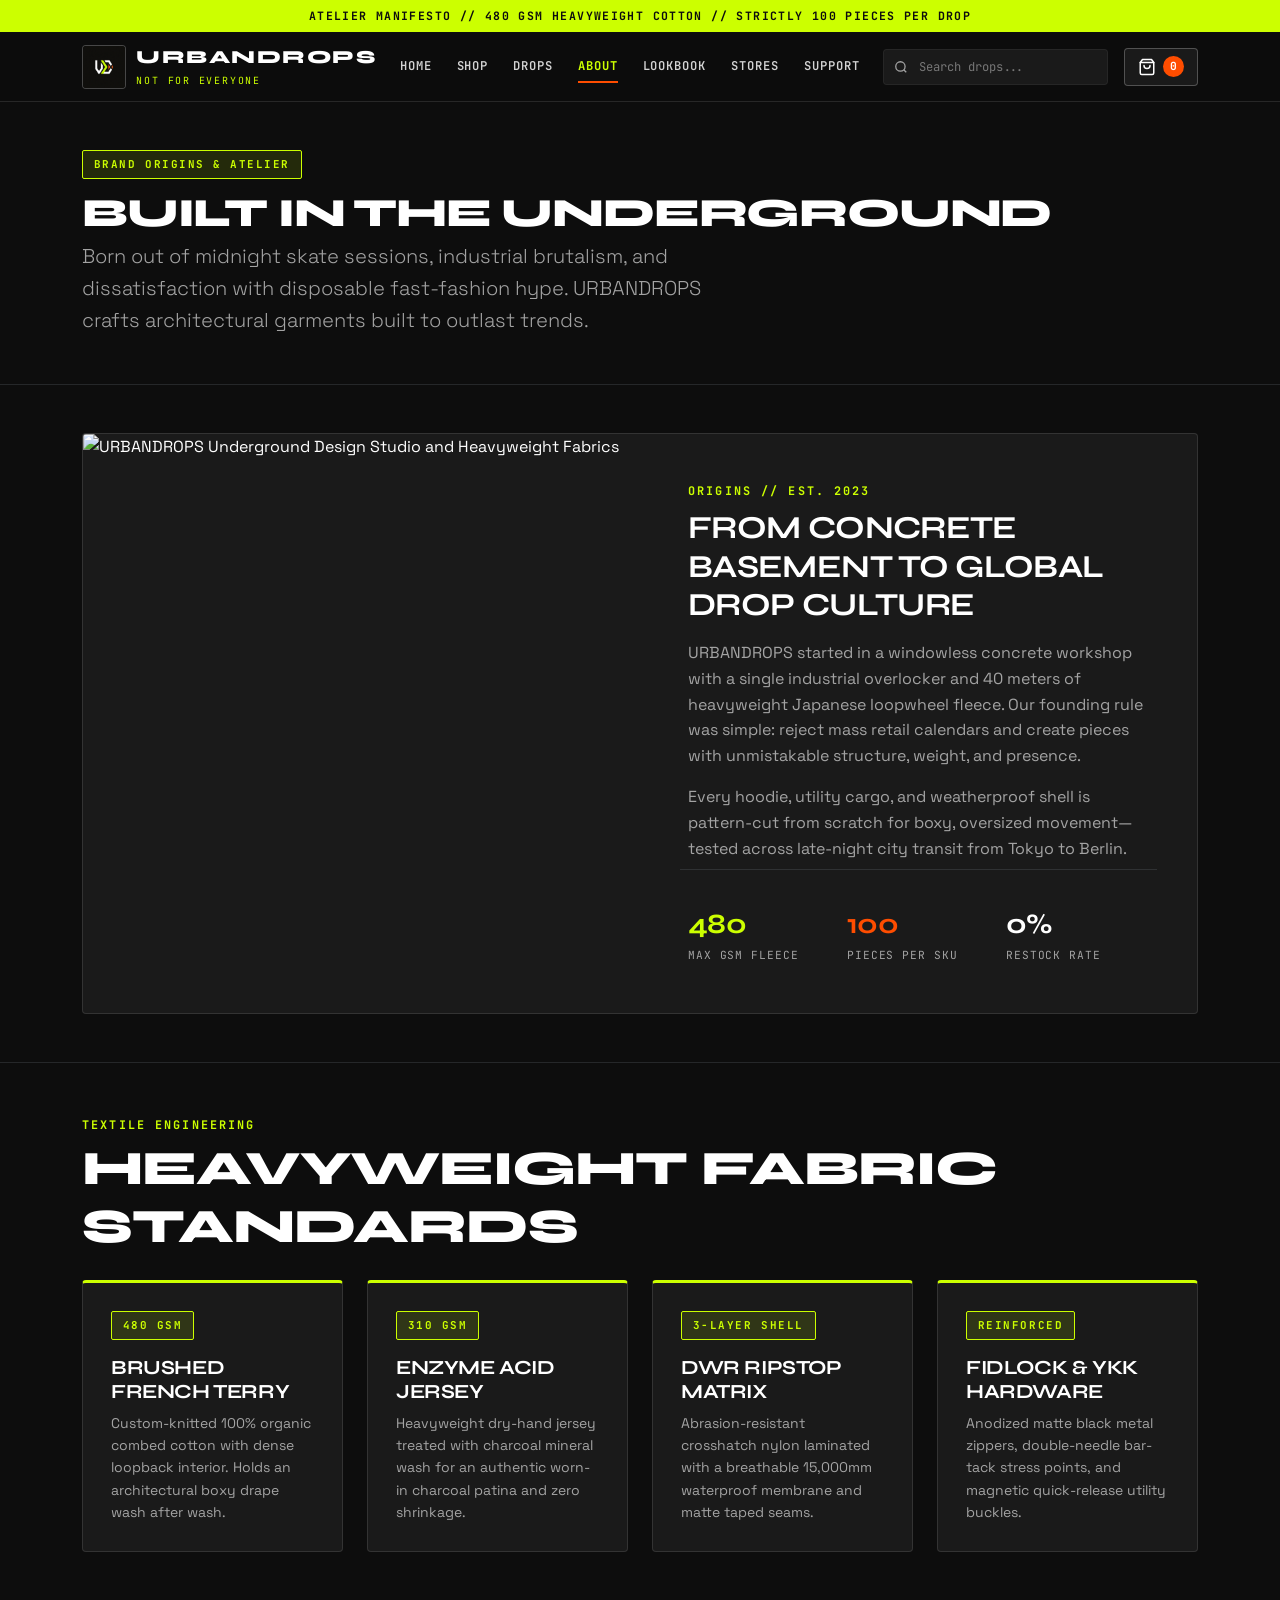
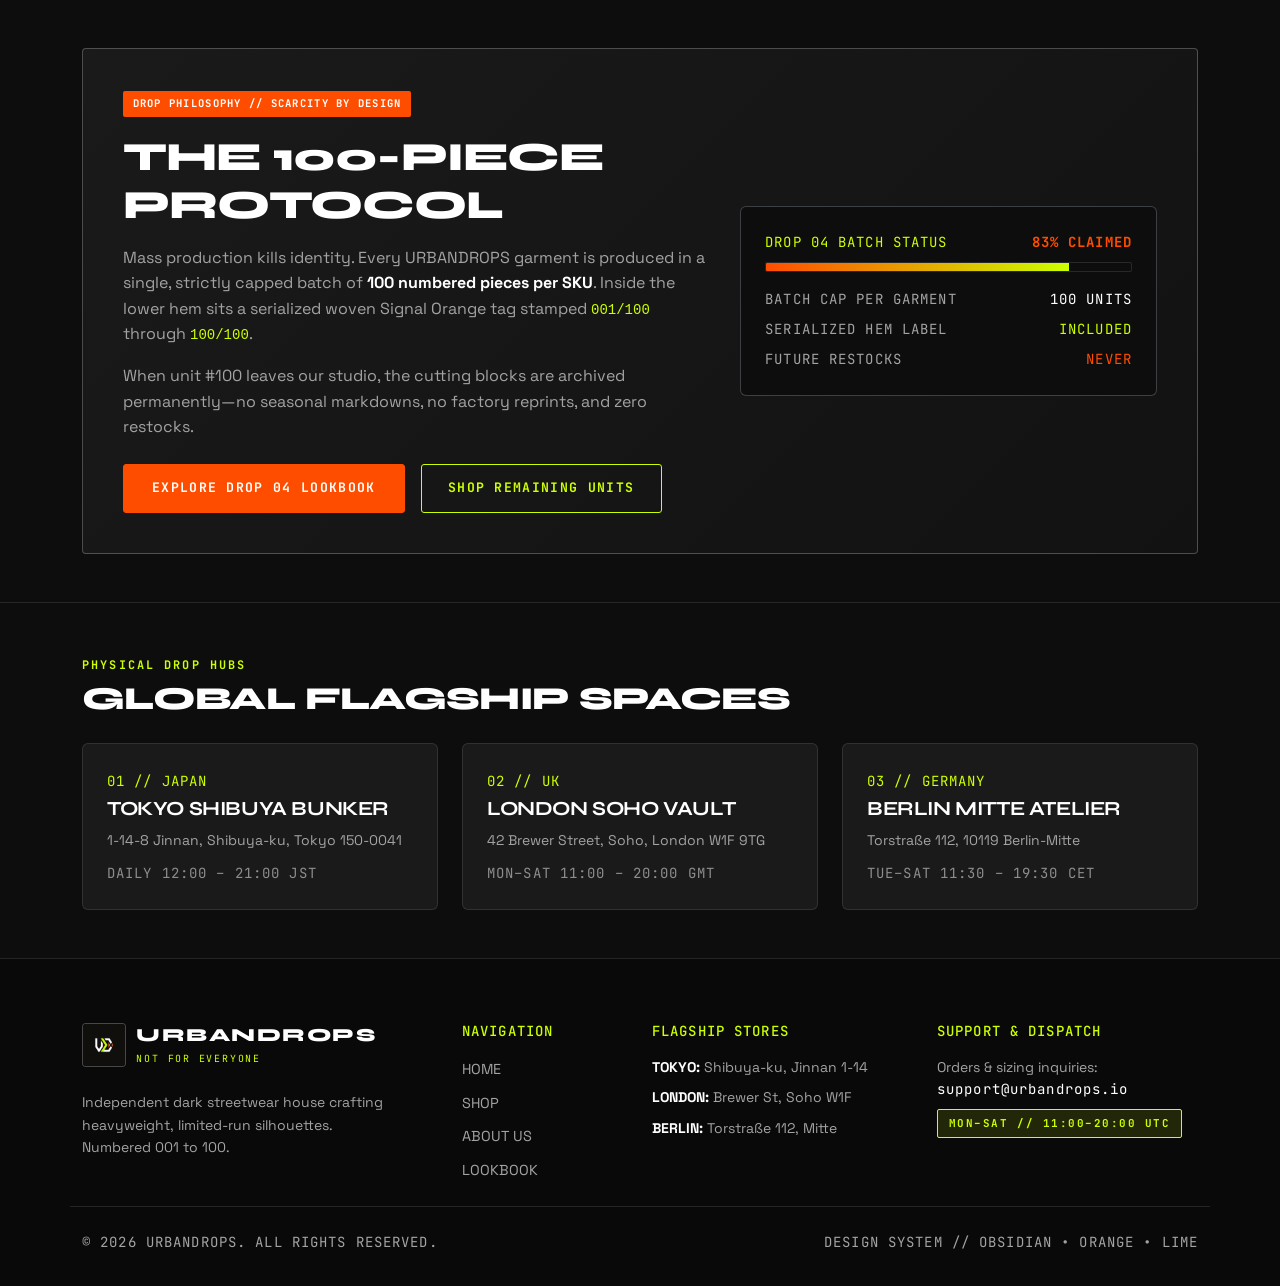
==== pages/about.html @ 20c1b4dc "Updated active navbar link highlighting and polished mobile grid responsiveness across Home and Abou" ====
<!DOCTYPE html>
<html lang="en">
<head>
  <meta charset="UTF-8">
  <meta name="viewport" content="width=device-width, initial-scale=1.0">
  <title>ABOUT US // URBANDROPS — NOT FOR EVERYONE</title>
  <link rel="preconnect" href="https://fonts.googleapis.com">
  <link rel="preconnect" href="https://fonts.gstatic.com" crossorigin>
  <link href="https://fonts.googleapis.com/css2?family=Inter:wght@400;500;600&family=JetBrains+Mono:wght@400;600;700&family=Space+Grotesk:wght@500;600;700&family=Syne:wght@700;800&display=swap" rel="stylesheet">
  <link href="https://cdn.jsdelivr.net/npm/bootstrap@5.3.3/dist/css/bootstrap.min.css" rel="stylesheet" integrity="sha384-QWTKZyjpPEjISv5WaRU9OFeRpok6YctnYmDr5pNlyT2bRjXh0JMhjY6hW+ALEwIH" crossorigin="anonymous">
  <link rel="stylesheet" href="../css/style.css">
</head>
<body>

  <!-- Top Drop Ticker -->
  <div class="ud-ticker text-center">
    <div class="container">
      ATELIER MANIFESTO // 480 GSM HEAVYWEIGHT COTTON // STRICTLY 100 PIECES PER DROP
    </div>
  </div>

  <!-- Shared Sticky Dark Navbar -->
  <nav class="navbar navbar-expand-lg sticky-top ud-navbar" aria-label="Primary Navigation">
    <div class="container">
      <a class="ud-brand" href="../index.html">
        <img src="../images/Logo.png" alt="URBANDROPS Logo" class="ud-brand-logo">
        <div>
          <span class="ud-brand-name">URBANDROPS</span>
          <span class="ud-brand-sub">NOT FOR EVERYONE</span>
        </div>
      </a>

      <div class="d-flex align-items-center gap-2 order-lg-3">
        <!-- Cart Icon + Dynamic Badge -->
        <button type="button" class="ud-cart-btn" data-open-cart aria-label="Open shopping bag">
          <svg width="18" height="18" viewBox="0 0 24 24" fill="none" stroke="currentColor" stroke-width="2" stroke-linecap="round" stroke-linejoin="round" aria-hidden="true">
            <path d="M6 2L3 6v14a2 2 0 0 0 2 2h14a2 2 0 0 0 2-2V6l-3-4z"></path>
            <line x1="3" y1="6" x2="21" y2="6"></line>
            <path d="M16 10a4 4 0 0 1-8 0"></path>
          </svg>
          <span class="ud-cart-badge" id="cart-badge" data-cart-badge>0</span>
        </button>

        <!-- Mobile Hamburger Menu (☰) -->
        <button class="navbar-toggler ud-toggler" type="button" data-bs-toggle="collapse" data-bs-target="#udNavbarCollapse" aria-controls="udNavbarCollapse" aria-expanded="false" aria-label="Toggle navigation">
          <span class="ud-hamburger-icon" aria-hidden="true">☰</span>
        </button>
      </div>

      <div class="collapse navbar-collapse order-lg-2" id="udNavbarCollapse">
        <ul class="navbar-nav mx-auto mb-2 mb-lg-0 gap-lg-1">
          <li class="nav-item">
            <a class="nav-link ud-nav-link" href="../index.html">HOME</a>
          </li>
          <li class="nav-item">
            <a class="nav-link ud-nav-link" href="../index.html#trending-section">SHOP</a>
          </li>
          <li class="nav-item">
            <a class="nav-link ud-nav-link" href="about.html#drop-philosophy">DROPS</a>
          </li>
          <li class="nav-item">
            <a class="nav-link ud-nav-link active" aria-current="page" href="about.html">ABOUT</a>
          </li>
          <li class="nav-item">
            <a class="nav-link ud-nav-link" href="lookbook.html">LOOKBOOK</a>
          </li>
          <li class="nav-item">
            <a class="nav-link ud-nav-link" href="about.html#stores">STORES</a>
          </li>
          <li class="nav-item">
            <a class="nav-link ud-nav-link" href="#footer-support">SUPPORT</a>
          </li>
        </ul>

        <!-- Search Input -->
        <form class="ud-search-wrap me-lg-3" id="navbarSearchForm" role="search">
          <span class="ud-search-icon" aria-hidden="true">
            <svg width="14" height="14" viewBox="0 0 24 24" fill="none" stroke="currentColor" stroke-width="2.2">
              <circle cx="11" cy="11" r="8"></circle>
              <line x1="21" y1="21" x2="16.65" y2="16.65"></line>
            </svg>
          </span>
          <input class="form-control ud-search-input" type="search" id="navbarSearchInput" placeholder="Search drops..." aria-label="Search drops" autocomplete="off">
          <div class="ud-search-results" id="navbarSearchResults"></div>
        </form>
      </div>
    </div>
  </nav>

  <main>
    <!-- Page Header -->
    <section class="py-5 border-bottom border-secondary border-opacity-25">
      <div class="container">
        <span class="ud-tag-lime mb-3">BRAND ORIGINS &amp; ATELIER</span>
        <h1 class="ud-hero-title fs-1 mb-2" style="font-size: clamp(2.3rem, 5vw, 4rem);">BUILT IN THE UNDERGROUND</h1>
        <p class="lead text-ud-muted mb-0" style="max-width: 680px;">
          Born out of midnight skate sessions, industrial brutalism, and dissatisfaction with disposable fast-fashion hype. URBANDROPS crafts architectural garments built to outlast trends.
        </p>
      </div>
    </section>

    <!-- Split-Panel Brand Origins Layout -->
    <section class="py-5" id="brand-origins">
      <div class="container">
        <div class="ud-split-panel">
          <div class="row g-0 align-items-stretch">
            <div class="col-lg-6">
              <div class="ud-split-media">
                <img src="../images/about-studio.jpg" alt="URBANDROPS Underground Design Studio and Heavyweight Fabrics">
              </div>
            </div>
            <div class="col-lg-6 p-4 p-md-5 d-flex flex-column justify-content-center">
              <span class="ud-section-eyebrow mb-2">ORIGINS // EST. 2023</span>
              <h2 class="font-display fs-2 fw-bold text-uppercase mb-3">FROM CONCRETE BASEMENT TO GLOBAL DROP CULTURE</h2>
              <p class="text-ud-muted mb-3">
                URBANDROPS started in a windowless concrete workshop with a single industrial overlocker and 40 meters of heavyweight Japanese loopwheel fleece. Our founding rule was simple: reject mass retail calendars and create pieces with unmistakable structure, weight, and presence.
              </p>
              <p class="text-ud-muted mb-4">
                Every hoodie, utility cargo, and weatherproof shell is pattern-cut from scratch for boxy, oversized movement—tested across late-night city transit from Tokyo to Berlin.
              </p>

              <div class="row g-3 pt-3 border-top border-secondary border-opacity-25">
                <div class="col-4">
                  <div class="font-display fs-3 fw-bold text-lime">480</div>
                  <div class="font-mono-tech text-ud-muted" style="font-size:0.7rem;">MAX GSM FLEECE</div>
                </div>
                <div class="col-4">
                  <div class="font-display fs-3 fw-bold text-orange">100</div>
                  <div class="font-mono-tech text-ud-muted" style="font-size:0.7rem;">PIECES PER SKU</div>
                </div>
                <div class="col-4">
                  <div class="font-display fs-3 fw-bold text-white">0%</div>
                  <div class="font-mono-tech text-ud-muted" style="font-size:0.7rem;">RESTOCK RATE</div>
                </div>
              </div>
            </div>
          </div>
        </div>
      </div>
    </section>

    <!-- Heavyweight Fabric Quality Cards -->
    <section class="py-5 border-top border-secondary border-opacity-25">
      <div class="container">
        <div class="mb-4">
          <span class="ud-section-eyebrow">TEXTILE ENGINEERING</span>
          <h2 class="ud-section-title mt-1 mb-0">HEAVYWEIGHT FABRIC STANDARDS</h2>
        </div>

        <div class="row row-cols-1 row-cols-md-2 row-cols-lg-4 g-4">
          <div class="col">
            <article class="ud-fabric-card">
              <span class="ud-tag-lime mb-3">480 GSM</span>
              <h3 class="font-display fs-5 fw-bold text-uppercase mb-2">BRUSHED FRENCH TERRY</h3>
              <p class="text-ud-muted small mb-0">
                Custom-knitted 100% organic combed cotton with dense loopback interior. Holds an architectural boxy drape wash after wash.
              </p>
            </article>
          </div>

          <div class="col">
            <article class="ud-fabric-card">
              <span class="ud-tag-lime mb-3">310 GSM</span>
              <h3 class="font-display fs-5 fw-bold text-uppercase mb-2">ENZYME ACID JERSEY</h3>
              <p class="text-ud-muted small mb-0">
                Heavyweight dry-hand jersey treated with charcoal mineral wash for an authentic worn-in charcoal patina and zero shrinkage.
              </p>
            </article>
          </div>

          <div class="col">
            <article class="ud-fabric-card">
              <span class="ud-tag-lime mb-3">3-LAYER SHELL</span>
              <h3 class="font-display fs-5 fw-bold text-uppercase mb-2">DWR RIPSTOP MATRIX</h3>
              <p class="text-ud-muted small mb-0">
                Abrasion-resistant crosshatch nylon laminated with a breathable 15,000mm waterproof membrane and matte taped seams.
              </p>
            </article>
          </div>

          <div class="col">
            <article class="ud-fabric-card">
              <span class="ud-tag-lime mb-3">REINFORCED</span>
              <h3 class="font-display fs-5 fw-bold text-uppercase mb-2">FIDLOCK &amp; YKK HARDWARE</h3>
              <p class="text-ud-muted small mb-0">
                Anodized matte black metal zippers, double-needle bar-tack stress points, and magnetic quick-release utility buckles.
              </p>
            </article>
          </div>
        </div>
      </div>
    </section>

    <!-- Limited 100-Piece Drop Philosophy -->
    <section class="py-5" id="drop-philosophy">
      <div class="container">
        <div class="ud-drop-counter-box">
          <div class="row align-items-center g-4">
            <div class="col-lg-7">
              <span class="ud-tag-orange mb-3">DROP PHILOSOPHY // SCARCITY BY DESIGN</span>
              <h2 class="ud-section-title fs-1 mb-3">THE 100-PIECE PROTOCOL</h2>
              <p class="text-ud-muted mb-3">
                Mass production kills identity. Every URBANDROPS garment is produced in a single, strictly capped batch of <strong class="text-white">100 numbered pieces per SKU</strong>. Inside the lower hem sits a serialized woven Signal Orange tag stamped <code class="text-lime">001/100</code> through <code class="text-lime">100/100</code>.
              </p>
              <p class="text-ud-muted mb-4">
                When unit #100 leaves our studio, the cutting blocks are archived permanently—no seasonal markdowns, no factory reprints, and zero restocks.
              </p>
              <div class="d-flex flex-wrap gap-3">
                <a href="lookbook.html" class="btn btn-ud-orange">EXPLORE DROP 04 LOOKBOOK</a>
                <a href="../index.html#trending-section" class="btn btn-ud-outline-lime">SHOP REMAINING UNITS</a>
              </div>
            </div>

            <div class="col-lg-5">
              <div class="bg-obsidian border border-secondary border-opacity-50 rounded p-4">
                <div class="d-flex justify-content-between align-items-center mb-2">
                  <span class="font-mono-tech small text-lime">DROP 04 BATCH STATUS</span>
                  <span class="font-mono-tech small text-orange fw-bold">83% CLAIMED</span>
                </div>
                <div class="ud-progress-dark mb-3">
                  <div class="ud-progress-fill" style="width: 83%;"></div>
                </div>
                <ul class="list-unstyled font-mono-tech small d-grid gap-2 mb-0 text-ud-muted">
                  <li class="d-flex justify-content-between">
                    <span>BATCH CAP PER GARMENT</span>
                    <span class="text-white">100 UNITS</span>
                  </li>
                  <li class="d-flex justify-content-between">
                    <span>SERIALIZED HEM LABEL</span>
                    <span class="text-lime">INCLUDED</span>
                  </li>
                  <li class="d-flex justify-content-between">
                    <span>FUTURE RESTOCKS</span>
                    <span class="text-orange">NEVER</span>
                  </li>
                </ul>
              </div>
            </div>
          </div>
        </div>
      </div>
    </section>

    <!-- Flagship Stores / Drop Hubs -->
    <section class="py-5 border-top border-secondary border-opacity-25" id="stores">
      <div class="container">
        <div class="mb-4">
          <span class="ud-section-eyebrow">PHYSICAL DROP HUBS</span>
          <h2 class="ud-section-title fs-2 mt-1 mb-0">GLOBAL FLAGSHIP SPACES</h2>
        </div>
        <div class="row g-4">
          <div class="col-md-4">
            <div class="bg-charcoal border border-secondary border-opacity-25 rounded p-4 h-100">
              <span class="font-mono-tech text-lime small">01 // JAPAN</span>
              <h3 class="font-display fs-5 fw-bold mt-1">TOKYO SHIBUYA BUNKER</h3>
              <p class="text-ud-muted small mb-2">1-14-8 Jinnan, Shibuya-ku, Tokyo 150-0041</p>
              <span class="font-mono-tech small text-white-50">DAILY 12:00 – 21:00 JST</span>
            </div>
          </div>
          <div class="col-md-4">
            <div class="bg-charcoal border border-secondary border-opacity-25 rounded p-4 h-100">
              <span class="font-mono-tech text-lime small">02 // UK</span>
              <h3 class="font-display fs-5 fw-bold mt-1">LONDON SOHO VAULT</h3>
              <p class="text-ud-muted small mb-2">42 Brewer Street, Soho, London W1F 9TG</p>
              <span class="font-mono-tech small text-white-50">MON–SAT 11:00 – 20:00 GMT</span>
            </div>
          </div>
          <div class="col-md-4">
            <div class="bg-charcoal border border-secondary border-opacity-25 rounded p-4 h-100">
              <span class="font-mono-tech text-lime small">03 // GERMANY</span>
              <h3 class="font-display fs-5 fw-bold mt-1">BERLIN MITTE ATELIER</h3>
              <p class="text-ud-muted small mb-2">Torstraße 112, 10119 Berlin-Mitte</p>
              <span class="font-mono-tech small text-white-50">TUE–SAT 11:30 – 19:30 CET</span>
            </div>
          </div>
        </div>
      </div>
    </section>
  </main>

  <!-- Shared Dark Footer -->
  <footer class="ud-footer" id="footer-support">
    <div class="container">
      <div class="row g-4 pb-4 border-bottom border-secondary border-opacity-25">
        <div class="col-lg-4">
          <a class="ud-brand mb-3" href="../index.html">
            <img src="../images/Logo.png" alt="URBANDROPS Logo" class="ud-brand-logo">
            <div>
              <span class="ud-brand-name">URBANDROPS</span>
              <span class="ud-brand-sub">NOT FOR EVERYONE</span>
            </div>
          </a>
          <p class="text-ud-muted small mt-2" style="max-width: 320px;">
            Independent dark streetwear house crafting heavyweight, limited-run silhouettes. Numbered 001 to 100.
          </p>
        </div>

        <div class="col-6 col-lg-2">
          <h3 class="font-mono-tech small text-lime text-uppercase mb-3">NAVIGATION</h3>
          <ul class="list-unstyled d-grid gap-2 mb-0">
            <li><a href="../index.html" class="ud-footer-link">HOME</a></li>
            <li><a href="../index.html#trending-section" class="ud-footer-link">SHOP</a></li>
            <li><a href="about.html" class="ud-footer-link">ABOUT US</a></li>
            <li><a href="lookbook.html" class="ud-footer-link">LOOKBOOK</a></li>
          </ul>
        </div>

        <div class="col-6 col-lg-3">
          <h3 class="font-mono-tech small text-lime text-uppercase mb-3">FLAGSHIP STORES</h3>
          <ul class="list-unstyled d-grid gap-2 mb-0 small text-ud-muted">
            <li><strong class="text-white">TOKYO:</strong> Shibuya-ku, Jinnan 1-14</li>
            <li><strong class="text-white">LONDON:</strong> Brewer St, Soho W1F</li>
            <li><strong class="text-white">BERLIN:</strong> Torstraße 112, Mitte</li>
          </ul>
        </div>

        <div class="col-lg-3">
          <h3 class="font-mono-tech small text-lime text-uppercase mb-3">SUPPORT &amp; DISPATCH</h3>
          <p class="text-ud-muted small mb-2">Orders &amp; sizing inquiries:<br><span class="text-white font-mono-tech">support@urbandrops.io</span></p>
          <span class="ud-tag-lime">MON–SAT // 11:00–20:00 UTC</span>
        </div>
      </div>

      <div class="d-flex flex-column flex-sm-row justify-content-between align-items-center pt-4 gap-2">
        <p class="font-mono-tech small text-ud-muted mb-0">© 2026 URBANDROPS. ALL RIGHTS RESERVED.</p>
        <p class="font-mono-tech small text-ud-muted mb-0">DESIGN SYSTEM // OBSIDIAN • ORANGE • LIME</p>
      </div>
    </div>
  </footer>

  <script src="https://cdn.jsdelivr.net/npm/bootstrap@5.3.3/dist/js/bootstrap.bundle.min.js" integrity="sha384-YvpcrYf0tY3lHB60NNkmXc5s9fDVZLESaAA55NDzOxhy9GkcIdslK1eN7N6jIeHz" crossorigin="anonymous"></script>
  <script src="../js/main.js"></script>
</body>
</html>
---- css/style.css ----
/* ==========================================================================
   URBANDROPS — Shared Dark Streetwear Design System
   Palette:
     Obsidian Black : #0D0D0D
     Dark Charcoal  : #1A1A1A
     Pure White     : #FFFFFF
     Signal Orange  : #FF4D00
     Volt Lime      : #CCFF00
   ========================================================================== */

:root {
  --ud-bg: #0D0D0D;
  --ud-surface: #1A1A1A;
  --ud-surface-alt: #232323;
  --ud-text: #FFFFFF;
  --ud-muted: #A3A3A3;
  --ud-orange: #FF4D00;
  --ud-orange-hover: #FF6826;
  --ud-lime: #CCFF00;
  --ud-border: rgba(255, 255, 255, 0.11);
  --ud-border-strong: rgba(255, 255, 255, 0.24);
  --ud-font-display: 'Syne', 'Space Grotesk', system-ui, sans-serif;
  --ud-font-sans: 'Space Grotesk', 'Inter', system-ui, -apple-system, sans-serif;
  --ud-font-mono: 'JetBrains Mono', ui-monospace, SFMono-Regular, monospace;
}

*,
*::before,
*::after {
  box-sizing: border-box;
}

html {
  scroll-behavior: smooth;
  background-color: var(--ud-bg);
  overflow-x: clip;
}

body {
  background-color: var(--ud-bg);
  color: var(--ud-text);
  font-family: var(--ud-font-sans);
  line-height: 1.6;
  overflow-x: clip;
  min-height: 100vh;
  display: flex;
  flex-direction: column;
}

main,
section {
  max-width: 100%;
}

main {
  flex: 1 0 auto;
}

/* Typography utilities */
.font-display {
  font-family: var(--ud-font-display);
  letter-spacing: -0.02em;
}

.font-mono-tech {
  font-family: var(--ud-font-mono);
  letter-spacing: 0.08em;
}

.text-lime {
  color: var(--ud-lime) !important;
}

.text-orange {
  color: var(--ud-orange) !important;
}

.text-ud-muted {
  color: var(--ud-muted) !important;
}

.bg-charcoal {
  background-color: var(--ud-surface) !important;
}

.bg-obsidian {
  background-color: var(--ud-bg) !important;
}

/* Top announcement marquee / ticker */
.ud-ticker {
  background-color: var(--ud-lime);
  color: #0D0D0D;
  font-family: var(--ud-font-mono);
  font-size: 0.72rem;
  font-weight: 700;
  letter-spacing: 0.12em;
  text-transform: uppercase;
  padding: 0.42rem 0;
  border-bottom: 1px solid #0D0D0D;
}

/* Sticky Dark Navbar */
.ud-navbar {
  background-color: rgba(13, 13, 13, 0.94);
  backdrop-filter: blur(12px);
  -webkit-backdrop-filter: blur(12px);
  border-bottom: 1px solid var(--ud-border);
  padding: 0.75rem 0;
  z-index: 1030;
}

.ud-brand {
  display: inline-flex;
  align-items: center;
  gap: 0.65rem;
  text-decoration: none;
}

.ud-brand-logo {
  width: 44px;
  height: 44px;
  object-fit: cover;
  border-radius: 4px;
  border: 1px solid var(--ud-border-strong);
  background-color: var(--ud-bg);
}

.ud-brand-name {
  font-family: var(--ud-font-display);
  font-weight: 800;
  font-size: 1.15rem;
  letter-spacing: 0.08em;
  color: var(--ud-text);
  line-height: 1;
}

.ud-brand-sub {
  display: block;
  font-family: var(--ud-font-mono);
  font-size: 0.62rem;
  color: var(--ud-lime);
  letter-spacing: 0.18em;
  margin-top: 2px;
}

.ud-nav-link {
  color: rgba(255, 255, 255, 0.82) !important;
  font-family: var(--ud-font-mono);
  font-size: 0.76rem;
  font-weight: 600;
  letter-spacing: 0.08em;
  text-transform: uppercase;
  padding: 0.5rem 0.65rem !important;
  position: relative;
  transition: color 0.2s ease, background-color 0.2s ease;
  white-space: nowrap;
}

.ud-nav-link:hover,
.ud-nav-link.active {
  color: var(--ud-lime) !important;
}

.ud-nav-link.active {
  font-weight: 700;
}

.ud-nav-link.active::after {
  content: '';
  position: absolute;
  left: 0.65rem;
  right: 0.65rem;
  bottom: 0.12rem;
  height: 2px;
  background-color: var(--ud-orange);
}

@media (min-width: 992px) and (max-width: 1199.98px) {
  .ud-nav-link {
    font-size: 0.72rem;
    padding: 0.5rem 0.44rem !important;
  }
  .ud-nav-link.active::after {
    left: 0.44rem;
    right: 0.44rem;
  }
  .ud-search-wrap {
    min-width: 155px;
  }
}

/* Mobile Hamburger Menu (☰) */
.ud-toggler {
  border: 1px solid var(--ud-border-strong);
  background-color: var(--ud-surface);
  color: var(--ud-text);
  padding: 0.38rem 0.72rem;
  border-radius: 4px;
  line-height: 1;
  transition: border-color 0.2s ease, color 0.2s ease;
}

.ud-toggler:hover,
.ud-toggler:focus {
  border-color: var(--ud-lime);
  color: var(--ud-lime);
  box-shadow: none;
}

.ud-hamburger-icon {
  font-size: 1.25rem;
  font-weight: 700;
  display: inline-block;
  line-height: 1;
}

/* Navbar Search Input */
.ud-search-wrap {
  position: relative;
  min-width: 195px;
}

.ud-search-input {
  background-color: var(--ud-surface) !important;
  border: 1px solid var(--ud-border) !important;
  color: var(--ud-text) !important;
  font-family: var(--ud-font-mono);
  font-size: 0.76rem;
  padding: 0.48rem 0.85rem 0.48rem 2.15rem !important;
  border-radius: 4px !important;
  transition: border-color 0.2s ease, box-shadow 0.2s ease;
}

.ud-search-input::placeholder {
  color: #777777;
}

.ud-search-input:focus {
  border-color: var(--ud-lime) !important;
  box-shadow: 0 0 0 2px rgba(204, 255, 0, 0.15) !important;
}

.ud-search-icon {
  position: absolute;
  left: 0.7rem;
  top: 50%;
  transform: translateY(-50%);
  color: var(--ud-muted);
  pointer-events: none;
  display: flex;
}

.ud-search-results {
  position: absolute;
  top: calc(100% + 6px);
  right: 0;
  width: 300px;
  max-width: 90vw;
  background-color: var(--ud-surface);
  border: 1px solid var(--ud-border-strong);
  border-radius: 4px;
  box-shadow: 0 18px 40px rgba(0, 0, 0, 0.75);
  z-index: 1050;
  display: none;
  overflow: hidden;
}

.ud-search-results.show {
  display: block;
}

.ud-search-result-item {
  display: flex;
  align-items: center;
  gap: 0.75rem;
  padding: 0.65rem 0.85rem;
  text-decoration: none;
  color: var(--ud-text);
  border-bottom: 1px solid var(--ud-border);
  transition: background-color 0.15s ease;
}

.ud-search-result-item:last-child {
  border-bottom: none;
}

.ud-search-result-item:hover {
  background-color: var(--ud-surface-alt);
  color: var(--ud-lime);
}

.ud-search-result-item img {
  width: 40px;
  height: 40px;
  object-fit: cover;
  border-radius: 3px;
}

/* Cart Button & Badge */
.ud-cart-btn {
  position: relative;
  display: inline-flex;
  align-items: center;
  justify-content: center;
  gap: 0.45rem;
  background-color: var(--ud-surface);
  border: 1px solid var(--ud-border-strong);
  color: var(--ud-text);
  padding: 0.46rem 0.8rem;
  border-radius: 4px;
  cursor: pointer;
  transition: border-color 0.2s ease, transform 0.15s ease;
}

.ud-cart-btn:hover {
  border-color: var(--ud-orange);
  color: var(--ud-text);
}

.ud-cart-badge {
  background-color: var(--ud-orange);
  color: var(--ud-text);
  font-family: var(--ud-font-mono);
  font-size: 0.7rem;
  font-weight: 700;
  min-width: 21px;
  height: 21px;
  padding: 0 5px;
  border-radius: 999px;
  display: inline-flex;
  align-items: center;
  justify-content: center;
  transition: transform 0.2s ease, background-color 0.2s ease;
}

.ud-cart-badge.bump {
  transform: scale(1.28);
  background-color: var(--ud-lime);
  color: #0D0D0D;
}

/* Buttons */
.btn-ud-orange {
  background-color: var(--ud-orange);
  border: 1px solid var(--ud-orange);
  color: var(--ud-text);
  font-family: var(--ud-font-mono);
  font-weight: 700;
  font-size: 0.82rem;
  letter-spacing: 0.1em;
  text-transform: uppercase;
  padding: 0.85rem 1.75rem;
  border-radius: 3px;
  transition: background-color 0.2s ease, transform 0.15s ease, box-shadow 0.2s ease;
}

.btn-ud-orange:hover,
.btn-ud-orange:focus {
  background-color: var(--ud-orange-hover);
  border-color: var(--ud-orange-hover);
  color: var(--ud-text);
  transform: translateY(-2px);
  box-shadow: 0 8px 24px rgba(255, 77, 0, 0.35);
}

.btn-ud-outline-lime {
  background-color: transparent;
  border: 1px solid var(--ud-lime);
  color: var(--ud-lime);
  font-family: var(--ud-font-mono);
  font-weight: 700;
  font-size: 0.82rem;
  letter-spacing: 0.1em;
  text-transform: uppercase;
  padding: 0.85rem 1.65rem;
  border-radius: 3px;
  transition: background-color 0.2s ease, color 0.2s ease;
}

.btn-ud-outline-lime:hover {
  background-color: var(--ud-lime);
  color: #0D0D0D;
}

/* Badges & Tags */
.ud-tag-lime {
  display: inline-block;
  background-color: rgba(204, 255, 0, 0.12);
  border: 1px solid var(--ud-lime);
  color: var(--ud-lime);
  font-family: var(--ud-font-mono);
  font-size: 0.68rem;
  font-weight: 700;
  letter-spacing: 0.14em;
  text-transform: uppercase;
  padding: 0.28rem 0.68rem;
  border-radius: 2px;
}

.ud-tag-orange {
  display: inline-block;
  background-color: var(--ud-orange);
  color: var(--ud-text);
  font-family: var(--ud-font-mono);
  font-size: 0.66rem;
  font-weight: 700;
  letter-spacing: 0.12em;
  text-transform: uppercase;
  padding: 0.26rem 0.6rem;
  border-radius: 2px;
}

/* Hero Section (index.html) */
.ud-hero {
  position: relative;
  min-height: 82vh;
  display: flex;
  align-items: center;
  background-color: var(--ud-bg);
  overflow: hidden;
  border-bottom: 1px solid var(--ud-border);
}

.ud-hero-bg {
  position: absolute;
  inset: 0;
  width: 100%;
  height: 100%;
  object-fit: cover;
  object-position: center 22%;
  opacity: 0.62;
  filter: contrast(1.08);
}

.ud-hero-overlay {
  position: absolute;
  inset: 0;
  background: linear-gradient(
    90deg,
    rgba(13, 13, 13, 0.94) 0%,
    rgba(13, 13, 13, 0.72) 52%,
    rgba(13, 13, 13, 0.35) 100%
  );
}

.ud-hero-content {
  position: relative;
  z-index: 2;
  padding: 5rem 0;
}

.ud-hero-title {
  font-family: var(--ud-font-display);
  font-weight: 800;
  font-size: clamp(2.8rem, 7.2vw, 5.75rem);
  line-height: 0.94;
  letter-spacing: -0.03em;
  text-transform: uppercase;
  color: var(--ud-text);
}

/* Section Headers */
.ud-section-eyebrow {
  font-family: var(--ud-font-mono);
  font-size: 0.74rem;
  font-weight: 700;
  letter-spacing: 0.18em;
  text-transform: uppercase;
  color: var(--ud-lime);
}

.ud-section-title {
  font-family: var(--ud-font-display);
  font-weight: 800;
  font-size: clamp(1.85rem, 4vw, 3rem);
  letter-spacing: -0.02em;
  text-transform: uppercase;
}

/* Dark Charcoal Cards */
.ud-card {
  background-color: var(--ud-surface);
  border: 1px solid var(--ud-border);
  border-radius: 4px;
  overflow: hidden;
  transition: transform 0.25s ease, border-color 0.25s ease, box-shadow 0.25s ease;
  height: 100%;
  display: flex;
  flex-direction: column;
}

.ud-card:hover {
  transform: translateY(-4px);
  border-color: var(--ud-lime);
  box-shadow: 0 16px 36px rgba(0, 0, 0, 0.55);
}

.ud-card-img-wrap {
  position: relative;
  overflow: hidden;
  background-color: #141414;
  aspect-ratio: 1 / 1;
}

.ud-card-img-wrap img {
  width: 100%;
  height: 100%;
  object-fit: cover;
  transition: transform 0.45s ease;
}

.ud-card:hover .ud-card-img-wrap img {
  transform: scale(1.05);
}

.ud-card-badge-corner {
  position: absolute;
  top: 0.85rem;
  left: 0.85rem;
  z-index: 2;
}

.ud-card-stock-corner {
  position: absolute;
  top: 0.85rem;
  right: 0.85rem;
  z-index: 2;
  background-color: rgba(13, 13, 13, 0.84);
  border: 1px solid var(--ud-border-strong);
  color: var(--ud-lime);
  font-family: var(--ud-font-mono);
  font-size: 0.65rem;
  font-weight: 600;
  padding: 0.22rem 0.5rem;
  border-radius: 2px;
}

/* Quick size selector pills on product cards */
.ud-size-mini {
  background: var(--ud-bg);
  border: 1px solid var(--ud-border);
  color: var(--ud-muted);
  font-family: var(--ud-font-mono);
  font-size: 0.68rem;
  font-weight: 600;
  padding: 0.24rem 0.5rem;
  border-radius: 2px;
  cursor: pointer;
  transition: all 0.15s ease;
}

.ud-size-mini:hover {
  border-color: var(--ud-text);
  color: var(--ud-text);
}

.ud-size-mini.active {
  background-color: var(--ud-lime);
  border-color: var(--ud-lime);
  color: #0D0D0D;
  font-weight: 700;
}

/* Newsletter Panel */
.ud-newsletter-box {
  background-color: var(--ud-surface);
  border: 1px solid var(--ud-border-strong);
  border-left: 4px solid var(--ud-orange);
  border-radius: 4px;
  padding: 2.5rem;
}

.ud-input-dark {
  background-color: var(--ud-bg) !important;
  border: 1px solid var(--ud-border-strong) !important;
  color: var(--ud-text) !important;
  font-family: var(--ud-font-mono);
  font-size: 0.86rem;
  padding: 0.85rem 1rem !important;
  border-radius: 3px !important;
}

.ud-input-dark::placeholder {
  color: #6e6e6e;
}

.ud-input-dark:focus {
  border-color: var(--ud-lime) !important;
  box-shadow: 0 0 0 2px rgba(204, 255, 0, 0.18) !important;
}

.ud-input-dark.is-valid-ud {
  border-color: var(--ud-lime) !important;
}

.ud-input-dark.is-invalid-ud {
  border-color: var(--ud-orange) !important;
}

/* About Split Panel */
.ud-split-panel {
  border: 1px solid var(--ud-border);
  background-color: var(--ud-surface);
  border-radius: 4px;
  overflow: hidden;
}

.ud-split-media {
  position: relative;
  min-height: 420px;
  height: 100%;
}

.ud-split-media img {
  width: 100%;
  height: 100%;
  object-fit: cover;
  display: block;
}

.ud-fabric-card {
  background-color: var(--ud-surface);
  border: 1px solid var(--ud-border);
  border-top: 3px solid var(--ud-lime);
  border-radius: 4px;
  padding: 1.75rem;
  height: 100%;
  transition: border-color 0.2s ease, transform 0.2s ease;
}

.ud-fabric-card:hover {
  border-color: var(--ud-orange);
  transform: translateY(-3px);
}

.ud-drop-counter-box {
  background: linear-gradient(135deg, #1A1A1A 0%, #121212 100%);
  border: 1px solid var(--ud-border-strong);
  border-radius: 4px;
  padding: 2.5rem;
  position: relative;
  overflow: hidden;
}

.ud-progress-dark {
  height: 10px;
  background-color: #0D0D0D;
  border: 1px solid var(--ud-border);
  border-radius: 2px;
  overflow: hidden;
}

.ud-progress-fill {
  height: 100%;
  background: linear-gradient(90deg, var(--ud-orange), var(--ud-lime));
}

/* Lookbook Gallery Cards */
.ud-look-card {
  background-color: var(--ud-surface);
  border: 1px solid var(--ud-border);
  border-radius: 4px;
  overflow: hidden;
  transition: border-color 0.25s ease, transform 0.25s ease;
  width: 100%;
  max-width: 100%;
  min-width: 0;
  height: 100%;
  display: flex;
  flex-direction: column;
}

.ud-look-card:hover {
  border-color: var(--ud-orange);
  transform: translateY(-4px);
}

.ud-look-media {
  position: relative;
  width: 100%;
  aspect-ratio: 3 / 4;
  overflow: hidden;
  background-color: #121212;
}

.ud-look-media img {
  width: 100%;
  height: 100%;
  object-fit: cover;
  display: block;
  transition: transform 0.5s ease;
}

.ud-look-card:hover .ud-look-media img {
  transform: scale(1.04);
}

.ud-look-overlay {
  position: absolute;
  inset: 0;
  background: linear-gradient(to top, rgba(13, 13, 13, 0.92) 0%, rgba(13, 13, 13, 0.15) 55%, transparent 100%);
  display: flex;
  flex-direction: column;
  justify-content: flex-end;
  padding: 1.5rem;
}

.ud-look-body {
  padding: 1.5rem;
  min-width: 0;
}

/* Lookbook Modal & Offcanvas Dark Styling */
.ud-modal-content {
  background-color: var(--ud-surface);
  color: var(--ud-text);
  border: 1px solid var(--ud-border-strong);
  border-radius: 4px;
}

.ud-modal-header {
  border-bottom: 1px solid var(--ud-border);
}

.ud-modal-footer {
  border-top: 1px solid var(--ud-border);
}

.ud-size-btn {
  min-width: 54px;
  padding: 0.55rem 0.9rem;
  background-color: var(--ud-bg);
  border: 1px solid var(--ud-border-strong);
  color: var(--ud-text);
  font-family: var(--ud-font-mono);
  font-weight: 700;
  font-size: 0.84rem;
  border-radius: 3px;
  cursor: pointer;
  transition: all 0.15s ease;
}

.ud-size-btn:hover {
  border-color: var(--ud-lime);
  color: var(--ud-lime);
}

.ud-size-btn.active {
  background-color: var(--ud-lime);
  border-color: var(--ud-lime);
  color: #0D0D0D;
}

.ud-outfit-item-row {
  display: flex;
  justify-content: space-between;
  align-items: center;
  padding: 0.75rem 0;
  border-bottom: 1px solid var(--ud-border);
  gap: 1rem;
}

.ud-outfit-item-row:last-child {
  border-bottom: none;
}

/* Footer */
.ud-footer {
  background-color: #090909;
  border-top: 1px solid var(--ud-border);
  padding: 4rem 0 2rem;
  margin-top: auto;
}

.ud-footer-link {
  color: var(--ud-muted);
  text-decoration: none;
  font-size: 0.9rem;
  transition: color 0.15s ease;
}

.ud-footer-link:hover {
  color: var(--ud-lime);
}

/* Floating Volt Lime Toast Notification */
@keyframes udToastSlideIn {
  from {
    opacity: 0;
    transform: translateY(16px) scale(0.97);
  }
  to {
    opacity: 1;
    transform: translateY(0) scale(1);
  }
}

.ud-toast-container {
  position: fixed;
  bottom: 1.5rem;
  right: 1.5rem;
  z-index: 1090;
  max-width: calc(100vw - 2rem);
}

.ud-toast {
  background-color: var(--ud-lime);
  color: #0D0D0D;
  border: 2px solid #0D0D0D;
  border-left: 6px solid var(--ud-orange);
  padding: 0.95rem 1.15rem;
  border-radius: 4px;
  box-shadow: 0 14px 36px rgba(204, 255, 0, 0.25), 0 14px 32px rgba(0, 0, 0, 0.78);
  font-family: var(--ud-font-mono);
  font-size: 0.82rem;
  font-weight: 700;
  max-width: 390px;
  animation: udToastSlideIn 0.24s cubic-bezier(0.22, 1, 0.36, 1);
}

.ud-toast-close {
  background: transparent;
  border: 1px solid rgba(13, 13, 13, 0.35);
  color: #0D0D0D;
  font-family: var(--ud-font-mono);
  font-weight: 700;
  font-size: 0.85rem;
  line-height: 1;
  width: 24px;
  height: 24px;
  border-radius: 3px;
  display: inline-flex;
  align-items: center;
  justify-content: center;
  cursor: pointer;
  flex-shrink: 0;
}

.ud-toast-close:hover {
  background-color: #0D0D0D;
  color: var(--ud-lime);
}

@media (max-width: 991.98px) {
  .ud-nav-link {
    padding: 0.6rem 0.75rem !important;
  }
  .ud-nav-link.active {
    background-color: rgba(204, 255, 0, 0.08);
    border-left: 3px solid var(--ud-lime);
  }
  .ud-nav-link.active::after {
    display: none;
  }
  .ud-search-wrap {
    width: 100%;
    margin-top: 0.75rem;
    margin-bottom: 0.5rem;
  }
  .ud-search-results {
    width: 100%;
    left: 0;
    right: auto;
  }
  .ud-hero {
    min-height: 70vh;
  }
  .ud-hero-overlay {
    background: linear-gradient(
      180deg,
      rgba(13, 13, 13, 0.72) 0%,
      rgba(13, 13, 13, 0.92) 75%
    );
  }
}

@media (max-width: 575.98px) {
  .ud-ticker {
    font-size: 0.64rem;
    letter-spacing: 0.06em;
    padding: 0.4rem 0.5rem;
  }
  .ud-brand-logo {
    width: 36px;
    height: 36px;
  }
  .ud-brand-name {
    font-size: 0.96rem;
    letter-spacing: 0.05em;
  }
  .ud-brand-sub {
    font-size: 0.54rem;
    letter-spacing: 0.12em;
  }
  .ud-hero-title {
    font-size: clamp(2.15rem, 11vw, 3rem);
    overflow-wrap: break-word;
  }
  .ud-section-title {
    font-size: clamp(1.55rem, 8vw, 2.2rem);
    overflow-wrap: break-word;
  }
  .ud-look-card:hover {
    transform: none;
  }
  .ud-look-media {
    aspect-ratio: 4 / 5;
  }
  .ud-look-overlay {
    padding: 1.15rem;
  }
  .ud-look-body {
    padding: 1.15rem;
  }
  .ud-btn-mobile-full {
    width: 100%;
  }
  .ud-newsletter-box,
  .ud-drop-counter-box {
    padding: 1.5rem;
  }
  .ud-toast-container {
    left: 1rem;
    right: 1rem;
    bottom: 1rem;
    max-width: none;
  }
  .ud-toast {
    max-width: 100%;
    width: 100%;
  }
}
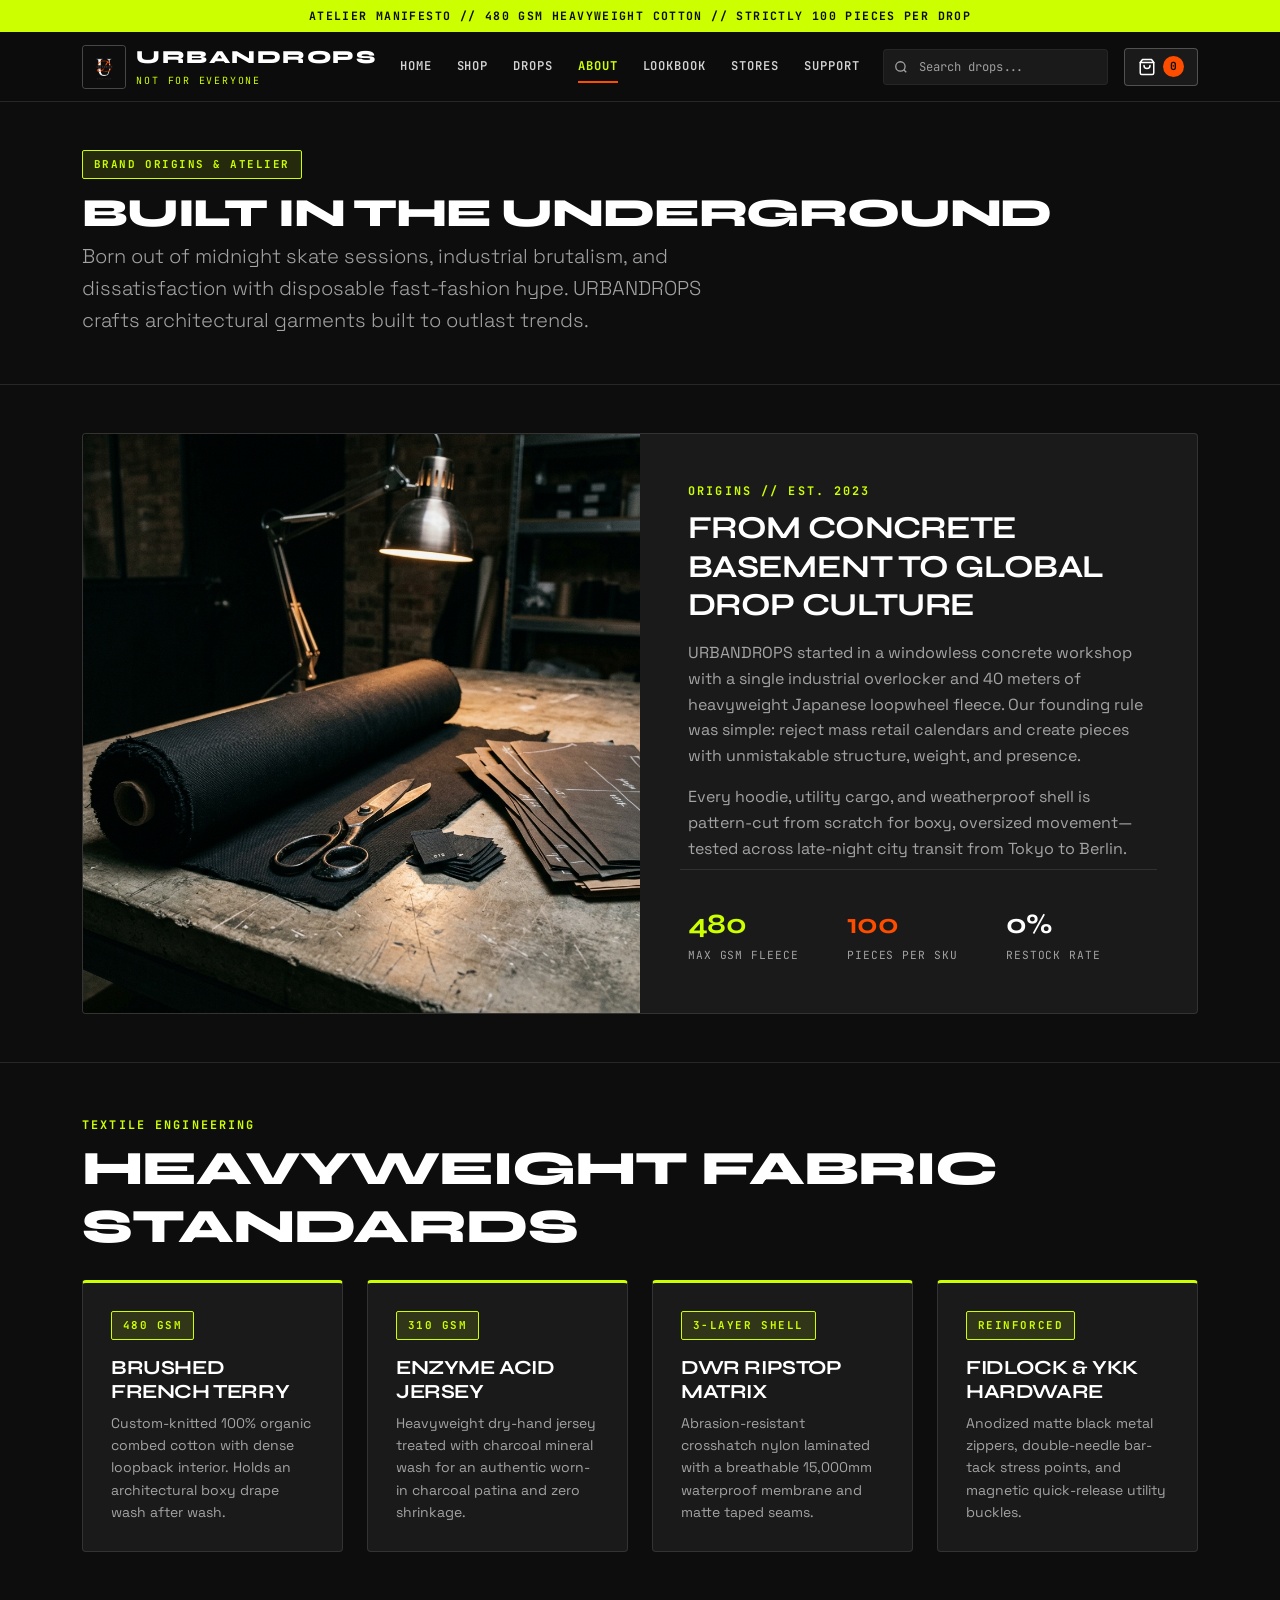
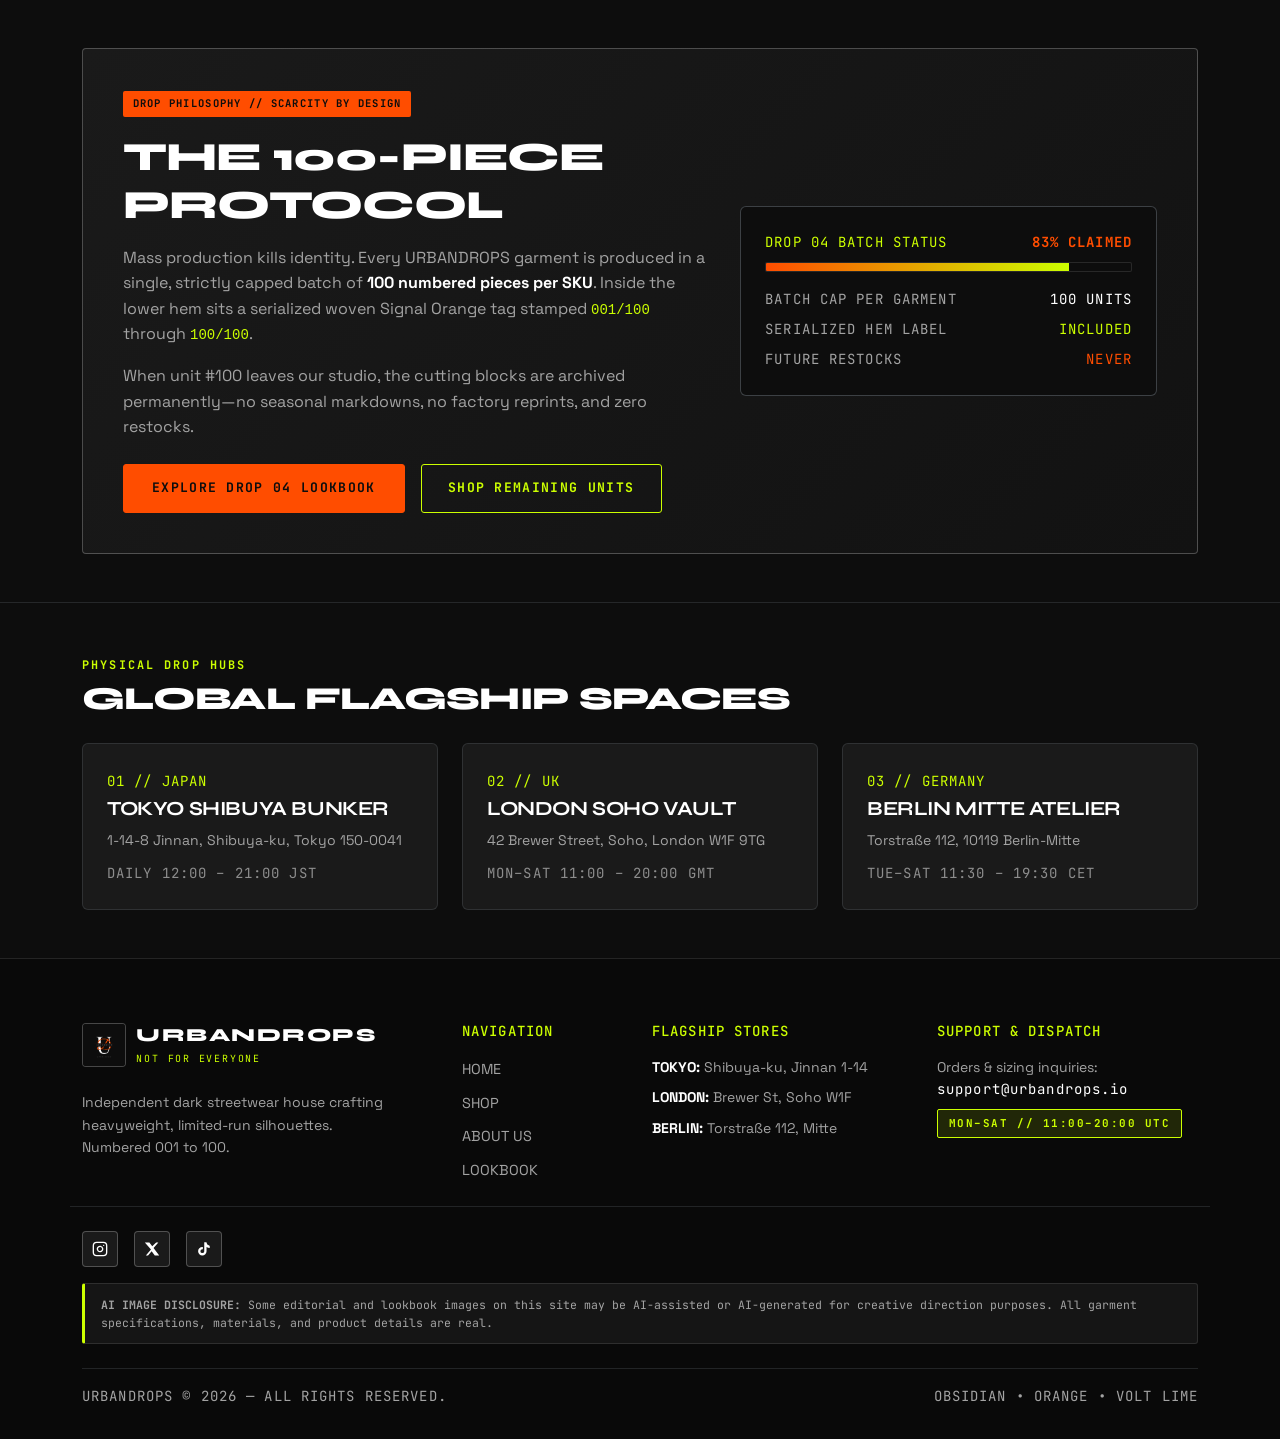
==== commit 4e8e1bc3: "Polish styling, animations, and image paths across Home, About, and Lookbook" ====
--- a/pages/about.html
+++ b/pages/about.html
@@ -23,7 +23,7 @@
   <nav class="navbar navbar-expand-lg sticky-top ud-navbar" aria-label="Primary Navigation">
     <div class="container">
       <a class="ud-brand" href="../index.html">
-        <img src="../images/Logo.png" alt="URBANDROPS Logo" class="ud-brand-logo">
+        <img src="../images/Logo.png" alt="URBANDROPS Logo" class="ud-brand-logo" onerror="this.onerror=null;this.src='../images/Logo.png';this.style.opacity='0.4'">
         <div>
           <span class="ud-brand-name">URBANDROPS</span>
           <span class="ud-brand-sub">NOT FOR EVERYONE</span>
@@ -106,7 +106,7 @@
           <div class="row g-0 align-items-stretch">
             <div class="col-lg-6">
               <div class="ud-split-media">
-                <img src="../images/about-studio.jpg" alt="URBANDROPS Underground Design Studio and Heavyweight Fabrics">
+                <img src="../images/about-studio.jpg" alt="URBANDROPS Underground Design Studio and Heavyweight Fabrics" onerror="this.onerror=null;this.style.background='#1A1A1A'">
               </div>
             </div>
             <div class="col-lg-6 p-4 p-md-5 d-flex flex-column justify-content-center">
@@ -284,7 +284,7 @@
       <div class="row g-4 pb-4 border-bottom border-secondary border-opacity-25">
         <div class="col-lg-4">
           <a class="ud-brand mb-3" href="../index.html">
-            <img src="../images/Logo.png" alt="URBANDROPS Logo" class="ud-brand-logo">
+            <img src="../images/Logo.png" alt="URBANDROPS Logo" class="ud-brand-logo" onerror="this.onerror=null;this.src='../images/Logo.png';this.style.opacity='0.4'">
             <div>
               <span class="ud-brand-name">URBANDROPS</span>
               <span class="ud-brand-sub">NOT FOR EVERYONE</span>
@@ -321,9 +321,25 @@
         </div>
       </div>
 
-      <div class="d-flex flex-column flex-sm-row justify-content-between align-items-center pt-4 gap-2">
-        <p class="font-mono-tech small text-ud-muted mb-0">© 2026 URBANDROPS. ALL RIGHTS RESERVED.</p>
-        <p class="font-mono-tech small text-ud-muted mb-0">DESIGN SYSTEM // OBSIDIAN • ORANGE • LIME</p>
+      <!-- Footer Social Links & AI Disclosure -->
+      <div class="d-flex flex-wrap gap-3 mb-3 mt-4">
+        <a href="#" class="ud-social-link" aria-label="URBANDROPS on Instagram">
+          <svg width="16" height="16" fill="currentColor" viewBox="0 0 24 24" aria-hidden="true"><rect x="2" y="2" width="20" height="20" rx="5" ry="5" fill="none" stroke="currentColor" stroke-width="2"/><path d="M16 11.37A4 4 0 1 1 12.63 8 4 4 0 0 1 16 11.37z" fill="none" stroke="currentColor" stroke-width="2"/><line x1="17.5" y1="6.5" x2="17.51" y2="6.5" stroke="currentColor" stroke-width="2" stroke-linecap="round"/></svg>
+        </a>
+        <a href="#" class="ud-social-link" aria-label="URBANDROPS on X / Twitter">
+          <svg width="16" height="16" fill="currentColor" viewBox="0 0 24 24" aria-hidden="true"><path d="M18.244 2.25h3.308l-7.227 8.26 8.502 11.24H16.17l-4.714-6.231-5.401 6.231H2.744l7.733-8.835L1.254 2.25H8.08l4.253 5.622L18.244 2.25z"/></svg>
+        </a>
+        <a href="#" class="ud-social-link" aria-label="URBANDROPS on TikTok">
+          <svg width="16" height="16" fill="currentColor" viewBox="0 0 24 24" aria-hidden="true"><path d="M19.59 6.69a4.83 4.83 0 0 1-3.77-4.25V2h-3.45v13.67a2.89 2.89 0 0 1-2.88 2.5 2.89 2.89 0 0 1-2.89-2.89 2.89 2.89 0 0 1 2.89-2.89c.28 0 .54.04.79.1V9.01a6.33 6.33 0 0 0-.79-.05 6.34 6.34 0 0 0-6.34 6.34 6.34 6.34 0 0 0 6.34 6.34 6.34 6.34 0 0 0 6.33-6.34V9.03a8.16 8.16 0 0 0 4.77 1.52V7.1a4.85 4.85 0 0 1-1-.41z"/></svg>
+        </a>
+      </div>
+      <div class="ud-ai-disclosure mb-4">
+        <strong>AI IMAGE DISCLOSURE:</strong> Some editorial and lookbook images on this site may be AI-assisted or AI-generated for creative direction purposes. All garment specifications, materials, and product details are real.
+      </div>
+
+      <div class="d-flex flex-column flex-sm-row justify-content-between align-items-center pt-3 border-top border-secondary border-opacity-25 gap-2">
+        <p class="font-mono-tech small text-ud-muted mb-0">URBANDROPS © 2026 — ALL RIGHTS RESERVED.</p>
+        <p class="font-mono-tech small text-ud-muted mb-0">OBSIDIAN • ORANGE • VOLT LIME</p>
       </div>
     </div>
   </footer>
--- a/css/style.css
+++ b/css/style.css
@@ -56,6 +56,43 @@
   flex: 1 0 auto;
 }
 
+/* Keyboard Skip Link & Global Focus Visibility */
+.ud-skip-link {
+  position: fixed;
+  top: -100px;
+  left: 1rem;
+  z-index: 2000;
+  background-color: var(--ud-lime);
+  color: #0D0D0D;
+  font-family: var(--ud-font-mono);
+  font-size: 0.78rem;
+  font-weight: 700;
+  letter-spacing: 0.08em;
+  text-transform: uppercase;
+  text-decoration: none;
+  padding: 0.65rem 1rem;
+  border: 2px solid #0D0D0D;
+  border-radius: 3px;
+  transition: top 0.15s ease;
+}
+
+.ud-skip-link:focus,
+.ud-skip-link:focus-visible {
+  top: 1rem;
+  outline: 2px solid var(--ud-orange);
+  outline-offset: 2px;
+}
+
+a:focus-visible,
+button:focus-visible,
+input:focus-visible,
+select:focus-visible,
+textarea:focus-visible,
+[tabindex]:focus-visible {
+  outline: 2px solid var(--ud-lime) !important;
+  outline-offset: 2px !important;
+}
+
 /* Typography utilities */
 .font-display {
   font-family: var(--ud-font-display);
@@ -201,8 +238,18 @@
   transition: border-color 0.2s ease, color 0.2s ease;
 }
 
-.ud-toggler:hover,
-.ud-toggler:focus {
+.ud-toggler:hover {
+  border-color: var(--ud-lime);
+  color: var(--ud-lime);
+}
+
+.ud-toggler:focus:not(:focus-visible) {
+  box-shadow: none;
+}
+
+.ud-toggler:focus-visible {
+  outline: 2px solid var(--ud-lime) !important;
+  outline-offset: 2px !important;
   border-color: var(--ud-lime);
   color: var(--ud-lime);
   box-shadow: none;
@@ -233,7 +280,7 @@
 }
 
 .ud-search-input::placeholder {
-  color: #777777;
+  color: #9E9E9E;
 }
 
 .ud-search-input:focus {
@@ -320,7 +367,7 @@
 
 .ud-cart-badge {
   background-color: var(--ud-orange);
-  color: var(--ud-text);
+  color: #0D0D0D;
   font-family: var(--ud-font-mono);
   font-size: 0.7rem;
   font-weight: 700;
@@ -344,7 +391,7 @@
 .btn-ud-orange {
   background-color: var(--ud-orange);
   border: 1px solid var(--ud-orange);
-  color: var(--ud-text);
+  color: #0D0D0D;
   font-family: var(--ud-font-mono);
   font-weight: 700;
   font-size: 0.82rem;
@@ -359,7 +406,7 @@
 .btn-ud-orange:focus {
   background-color: var(--ud-orange-hover);
   border-color: var(--ud-orange-hover);
-  color: var(--ud-text);
+  color: #0D0D0D;
   transform: translateY(-2px);
   box-shadow: 0 8px 24px rgba(255, 77, 0, 0.35);
 }
@@ -401,7 +448,7 @@
 .ud-tag-orange {
   display: inline-block;
   background-color: var(--ud-orange);
-  color: var(--ud-text);
+  color: #0D0D0D;
   font-family: var(--ud-font-mono);
   font-size: 0.66rem;
   font-weight: 700;
@@ -582,7 +629,7 @@
 }
 
 .ud-input-dark::placeholder {
-  color: #6e6e6e;
+  color: #9E9E9E;
 }
 
 .ud-input-dark:focus {
@@ -630,7 +677,9 @@
 }
 
 .ud-fabric-card:hover {
+  /* Keep lime top-accent, only brighten the side/bottom border on hover */
   border-color: var(--ud-orange);
+  border-top-color: var(--ud-lime);
   transform: translateY(-3px);
 }
 
@@ -752,6 +801,13 @@
   color: #0D0D0D;
 }
 
+.ud-size-btn.active:focus-visible,
+.ud-size-mini.active:focus-visible,
+.ud-toast-close:focus-visible {
+  outline: 2px solid var(--ud-orange) !important;
+  outline-offset: 2px !important;
+}
+
 .ud-outfit-item-row {
   display: flex;
   justify-content: space-between;
@@ -782,6 +838,38 @@
 
 .ud-footer-link:hover {
   color: var(--ud-lime);
+}
+
+.ud-social-link {
+  display: inline-flex;
+  align-items: center;
+  justify-content: center;
+  width: 36px;
+  height: 36px;
+  background-color: var(--ud-surface);
+  border: 1px solid var(--ud-border-strong);
+  border-radius: 4px;
+  color: var(--ud-text);
+  text-decoration: none;
+  transition: border-color 0.2s ease, color 0.2s ease, transform 0.15s ease;
+}
+
+.ud-social-link:hover {
+  border-color: var(--ud-lime);
+  color: var(--ud-lime);
+  transform: translateY(-2px);
+}
+
+.ud-ai-disclosure {
+  background-color: rgba(26, 26, 26, 0.75);
+  border: 1px solid var(--ud-border);
+  border-left: 3px solid var(--ud-lime);
+  border-radius: 3px;
+  padding: 0.75rem 1rem;
+  font-family: var(--ud-font-mono);
+  font-size: 0.72rem;
+  line-height: 1.5;
+  color: var(--ud-muted);
 }
 
 /* Floating Volt Lime Toast Notification */
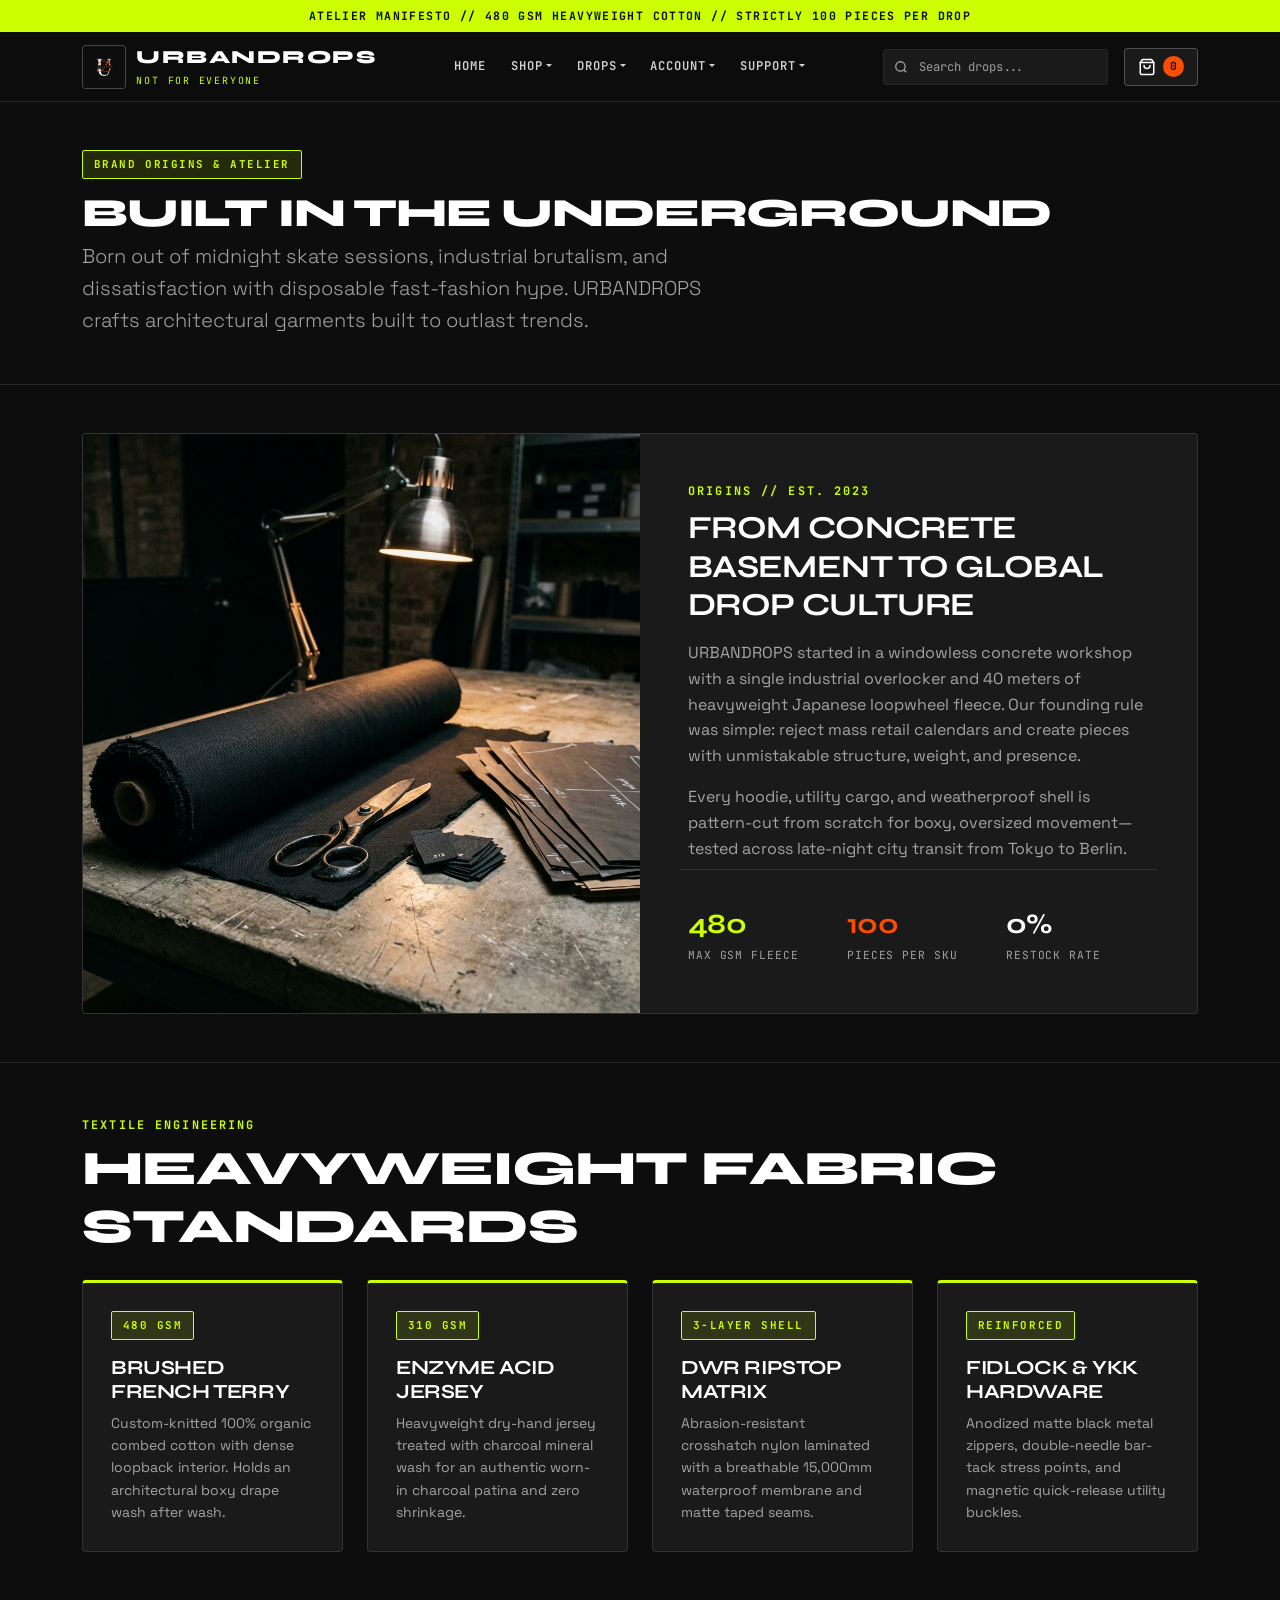
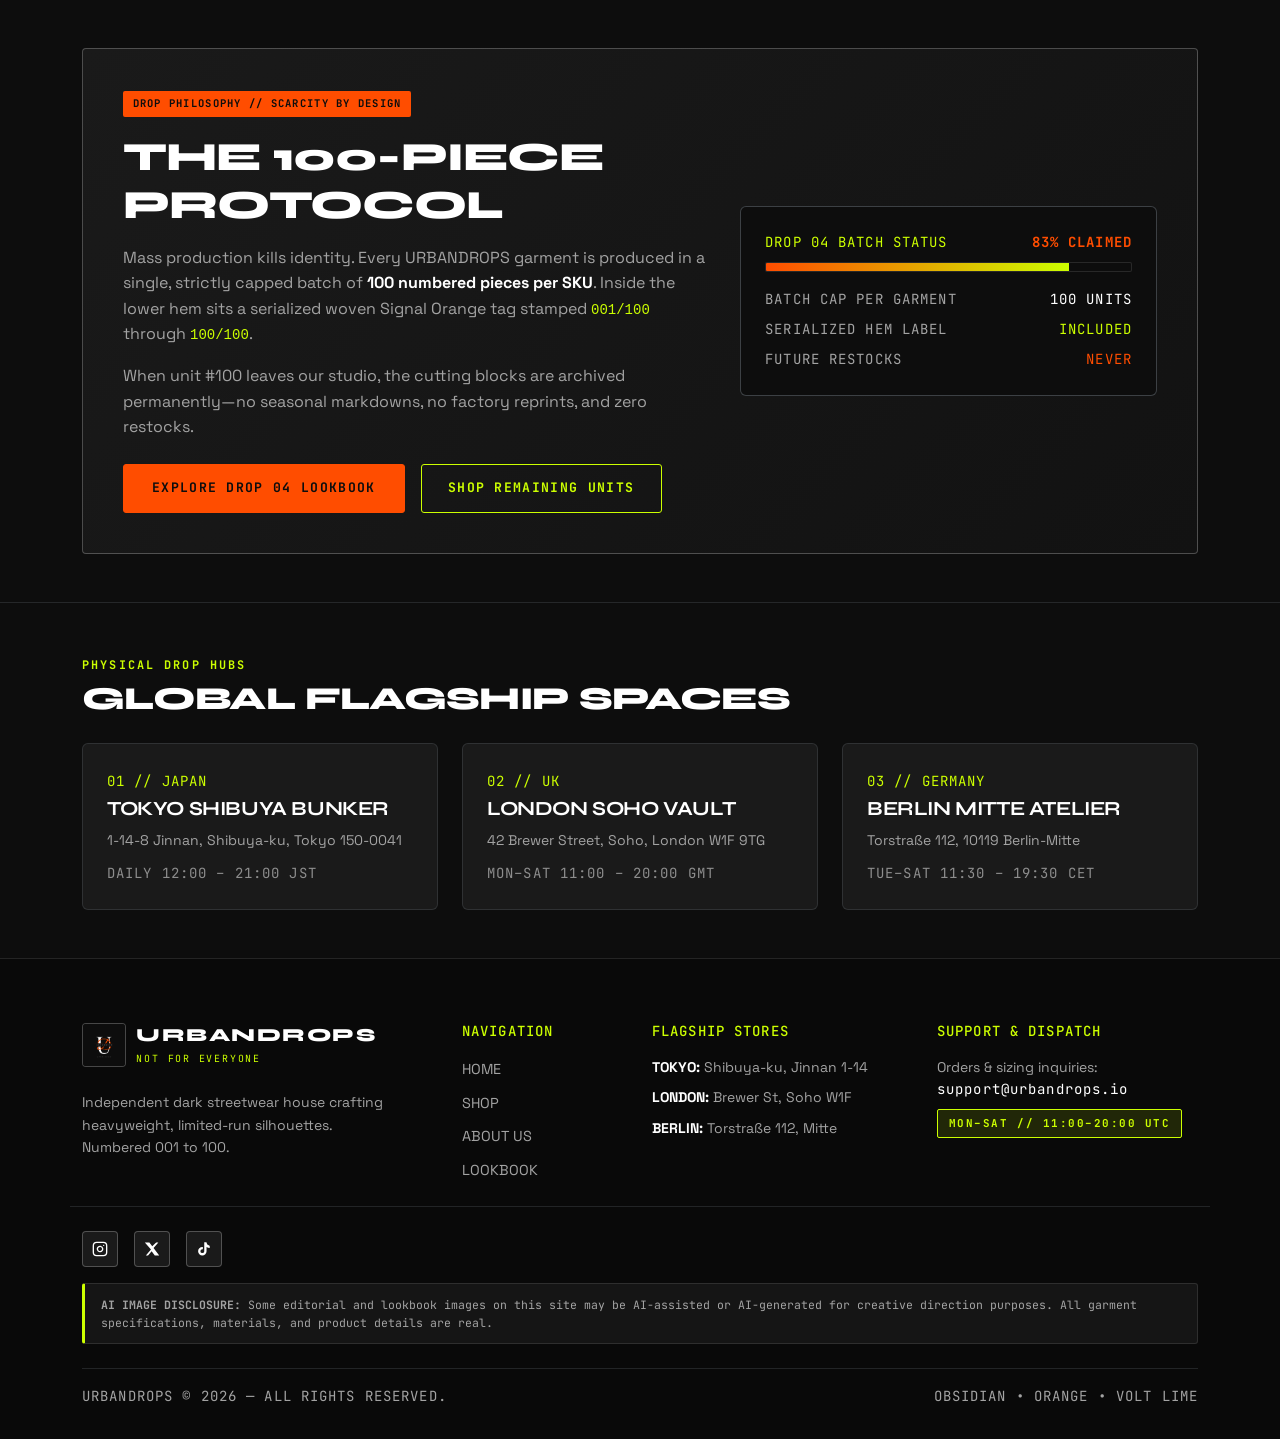
==== commit 822df2d6: "Final master optimization pass: CSS consolidated, relative paths fixed, and JS zero errors" ====
--- a/pages/about.html
+++ b/pages/about.html
@@ -48,27 +48,43 @@
       </div>
 
       <div class="collapse navbar-collapse order-lg-2" id="udNavbarCollapse">
-        <ul class="navbar-nav mx-auto mb-2 mb-lg-0 gap-lg-1">
+                <ul class="navbar-nav mx-auto mb-2 mb-lg-0 gap-lg-1">
           <li class="nav-item">
             <a class="nav-link ud-nav-link" href="../index.html">HOME</a>
           </li>
-          <li class="nav-item">
-            <a class="nav-link ud-nav-link" href="../index.html#trending-section">SHOP</a>
-          </li>
-          <li class="nav-item">
-            <a class="nav-link ud-nav-link" href="about.html#drop-philosophy">DROPS</a>
-          </li>
-          <li class="nav-item">
-            <a class="nav-link ud-nav-link active" aria-current="page" href="about.html">ABOUT</a>
-          </li>
-          <li class="nav-item">
-            <a class="nav-link ud-nav-link" href="lookbook.html">LOOKBOOK</a>
-          </li>
-          <li class="nav-item">
-            <a class="nav-link ud-nav-link" href="about.html#stores">STORES</a>
-          </li>
-          <li class="nav-item">
-            <a class="nav-link ud-nav-link" href="#footer-support">SUPPORT</a>
+          <li class="nav-item dropdown">
+            <a class="nav-link ud-nav-link dropdown-toggle" href="#" role="button" data-bs-toggle="dropdown" aria-expanded="false">SHOP</a>
+            <ul class="dropdown-menu dropdown-menu-dark ud-dropdown-menu">
+              <li><a class="dropdown-item" href="../pages/mens-catalog.html">Men's Catalog</a></li>
+              <li><a class="dropdown-item" href="../pages/womens-catalog.html">Women's Catalog</a></li>
+              <li><a class="dropdown-item" href="../pages/product-detail.html">Product Detail</a></li>
+              <li><a class="dropdown-item" href="../pages/size-guide.html">Size &amp; Fit Guide</a></li>
+            </ul>
+          </li>
+          <li class="nav-item dropdown">
+            <a class="nav-link ud-nav-link dropdown-toggle active" href="#" role="button" data-bs-toggle="dropdown" aria-expanded="false">DROPS</a>
+            <ul class="dropdown-menu dropdown-menu-dark ud-dropdown-menu">
+              <li><a class="dropdown-item" href="../pages/limited-drops.html">Limited Drops</a></li>
+              <li><a class="dropdown-item" href="../pages/lookbook.html">Drop 04 Lookbook</a></li>
+              <li><a class="dropdown-item active" aria-current="page" href="../pages/about.html">About Us</a></li>
+            </ul>
+          </li>
+          <li class="nav-item dropdown">
+            <a class="nav-link ud-nav-link dropdown-toggle" href="#" role="button" data-bs-toggle="dropdown" aria-expanded="false">ACCOUNT</a>
+            <ul class="dropdown-menu dropdown-menu-dark ud-dropdown-menu">
+              <li><a class="dropdown-item" href="../pages/user-profile.html">Member Profile</a></li>
+              <li><a class="dropdown-item" href="../pages/wishlist.html">Saved Wishlist</a></li>
+              <li><a class="dropdown-item" href="../pages/cart-checkout.html">Cart &amp; Checkout</a></li>
+              <li><a class="dropdown-item" href="../pages/order-tracking.html">Order Tracking</a></li>
+            </ul>
+          </li>
+          <li class="nav-item dropdown">
+            <a class="nav-link ud-nav-link dropdown-toggle" href="#" role="button" data-bs-toggle="dropdown" aria-expanded="false">SUPPORT</a>
+            <ul class="dropdown-menu dropdown-menu-dark ud-dropdown-menu">
+              <li><a class="dropdown-item" href="../pages/store-locator.html">Store Locator</a></li>
+              <li><a class="dropdown-item" href="../pages/faq.html">FAQ &amp; Policies</a></li>
+              <li><a class="dropdown-item" href="../pages/contact-support.html">Contact Support</a></li>
+            </ul>
           </li>
         </ul>
 
--- a/css/style.css
+++ b/css/style.css
@@ -12,11 +12,17 @@
   --ud-bg: #0D0D0D;
   --ud-surface: #1A1A1A;
   --ud-surface-alt: #232323;
+  --ud-card: #1A1A1A;
+  --ud-card-hover: #202024;
   --ud-text: #FFFFFF;
   --ud-muted: #A3A3A3;
   --ud-orange: #FF4D00;
   --ud-orange-hover: #FF6826;
+  --ud-cta: #FF4D00;
+  --ud-cta-hover: #E04300;
+  --ud-accent: #FF4D00;
   --ud-lime: #CCFF00;
+  --ud-volt: #CCFF00;
   --ud-border: rgba(255, 255, 255, 0.11);
   --ud-border-strong: rgba(255, 255, 255, 0.24);
   --ud-font-display: 'Syne', 'Space Grotesk', system-ui, sans-serif;
@@ -203,7 +209,7 @@
   font-weight: 700;
 }
 
-.ud-nav-link.active::after {
+.ud-nav-link.active:not(.dropdown-toggle)::after {
   content: '';
   position: absolute;
   left: 0.65rem;
@@ -218,7 +224,7 @@
     font-size: 0.72rem;
     padding: 0.5rem 0.44rem !important;
   }
-  .ud-nav-link.active::after {
+  .ud-nav-link.active:not(.dropdown-toggle)::after {
     left: 0.44rem;
     right: 0.44rem;
   }
@@ -1019,3 +1025,217 @@
     width: 100%;
   }
 }
+
+/* ==========================================================================
+   Consolidated Catalog, Product Detail, Size Guide & Dropdown Styles
+   (Merged from css/styles.css into css/style.css)
+   ========================================================================== */
+
+/* Shared Header Dropdown Menu */
+.ud-dropdown-menu {
+  background-color: var(--ud-surface) !important;
+  border: 1px solid var(--ud-border-strong) !important;
+  border-radius: 4px !important;
+  padding: 0.4rem 0 !important;
+  box-shadow: 0 16px 36px rgba(0, 0, 0, 0.75);
+}
+
+.ud-dropdown-menu .dropdown-item {
+  color: rgba(255, 255, 255, 0.85);
+  font-family: var(--ud-font-mono);
+  font-size: 0.75rem;
+  font-weight: 600;
+  letter-spacing: 0.06em;
+  text-transform: uppercase;
+  padding: 0.5rem 1rem;
+  transition: background-color 0.15s ease, color 0.15s ease;
+}
+
+.ud-dropdown-menu .dropdown-item:hover,
+.ud-dropdown-menu .dropdown-item:focus {
+  background-color: var(--ud-surface-alt);
+  color: var(--ud-lime);
+}
+
+.ud-dropdown-menu .dropdown-item.active,
+.ud-dropdown-menu .dropdown-item:active {
+  background-color: rgba(255, 77, 0, 0.16);
+  color: var(--ud-orange);
+}
+
+/* Brand Logo Variants */
+.ud-logo-wrap {
+  width: 44px;
+  height: 44px;
+  border-radius: 10px;
+  overflow: hidden;
+  border: 1px solid var(--ud-border);
+  background-color: #0B0B0D;
+  flex-shrink: 0;
+}
+
+.ud-logo-img {
+  width: 100%;
+  height: 100%;
+  object-fit: cover;
+  transform: scale(1.65);
+  display: block;
+}
+
+.ud-brand-text {
+  font-weight: 800;
+  letter-spacing: 0.16em;
+  font-size: 1.1rem;
+  color: var(--ud-text);
+}
+
+.ud-brand-accent {
+  color: var(--ud-cta);
+}
+
+.ud-hero-section {
+  background: radial-gradient(circle at 78% 25%, rgba(255, 77, 0, 0.14), transparent 55%),
+              linear-gradient(180deg, #111114 0%, #0D0D0D 100%);
+  border-bottom: 1px solid var(--ud-border);
+}
+
+.ud-card-interactive:hover {
+  transform: translateY(-4px);
+  border-color: var(--ud-cta);
+  box-shadow: 0 14px 32px rgba(0, 0, 0, 0.45);
+}
+
+.ud-section-kicker {
+  color: var(--ud-cta);
+  font-size: 0.78rem;
+  font-weight: 700;
+  letter-spacing: 0.15em;
+  text-transform: uppercase;
+}
+
+.ud-badge-accent {
+  background-color: rgba(255, 77, 0, 0.14);
+  border: 1px solid rgba(255, 77, 0, 0.45);
+  color: #FF7840;
+  font-weight: 700;
+  letter-spacing: 0.08em;
+}
+
+.btn-ud-cta {
+  background-color: var(--ud-cta);
+  border-color: var(--ud-cta);
+  color: var(--ud-text);
+  font-weight: 700;
+  letter-spacing: 0.06em;
+  text-transform: uppercase;
+  transition: background-color 0.18s ease, transform 0.15s ease;
+}
+
+.btn-ud-cta:hover,
+.btn-ud-cta:focus {
+  background-color: var(--ud-cta-hover);
+  border-color: var(--ud-cta-hover);
+  color: var(--ud-text);
+}
+
+.btn-ud-outline {
+  background-color: transparent;
+  border: 1px solid var(--ud-border);
+  color: var(--ud-text);
+  font-weight: 600;
+  letter-spacing: 0.04em;
+  transition: border-color 0.18s ease, color 0.18s ease, background-color 0.18s ease;
+}
+
+.btn-ud-outline:hover,
+.btn-ud-outline.active {
+  border-color: var(--ud-cta);
+  background-color: rgba(255, 77, 0, 0.1);
+  color: var(--ud-text);
+}
+
+.ud-input,
+.ud-select {
+  background-color: #121214;
+  border: 1px solid var(--ud-border);
+  color: var(--ud-text);
+}
+
+.ud-input:focus,
+.ud-select:focus {
+  background-color: #121214;
+  border-color: var(--ud-cta);
+  color: var(--ud-text);
+  box-shadow: 0 0 0 0.2rem rgba(255, 77, 0, 0.2);
+}
+
+.ud-input::placeholder {
+  color: #70707A;
+}
+
+.ud-range {
+  accent-color: var(--ud-cta);
+}
+
+.form-check-input {
+  background-color: #121214;
+  border-color: var(--ud-border);
+}
+
+.form-check-input:checked {
+  background-color: var(--ud-cta);
+  border-color: var(--ud-cta);
+}
+
+.ud-product-img-wrap {
+  background-color: #121214;
+  border-bottom: 1px solid var(--ud-border);
+  overflow: hidden;
+  border-top-left-radius: 0.85rem;
+  border-top-right-radius: 0.85rem;
+  aspect-ratio: 1 / 1;
+}
+
+.ud-product-img-wrap img {
+  width: 100%;
+  height: 100%;
+  object-fit: cover;
+  display: block;
+  transition: transform 0.35s ease;
+}
+
+.ud-card-interactive:hover .ud-product-img-wrap img {
+  transform: scale(1.03);
+}
+
+.ud-thumb-btn {
+  background-color: #121214;
+  border: 2px solid var(--ud-border);
+  border-radius: 0.6rem;
+  padding: 0.25rem;
+  cursor: pointer;
+  transition: border-color 0.15s ease;
+}
+
+.ud-thumb-btn.active,
+.ud-thumb-btn:hover {
+  border-color: var(--ud-cta);
+}
+
+.ud-promo-banner {
+  background: linear-gradient(135deg, #1A1A1D 0%, #121214 100%);
+  border: 1px solid rgba(255, 77, 0, 0.45);
+  border-radius: 0.85rem;
+}
+
+.ud-volt-box {
+  background-color: var(--ud-volt);
+  color: #0D0D0D;
+  border-radius: 0.85rem;
+}
+
+@media (max-width: 575.98px) {
+  .ud-product-img-wrap {
+    aspect-ratio: 4 / 3;
+  }
+}
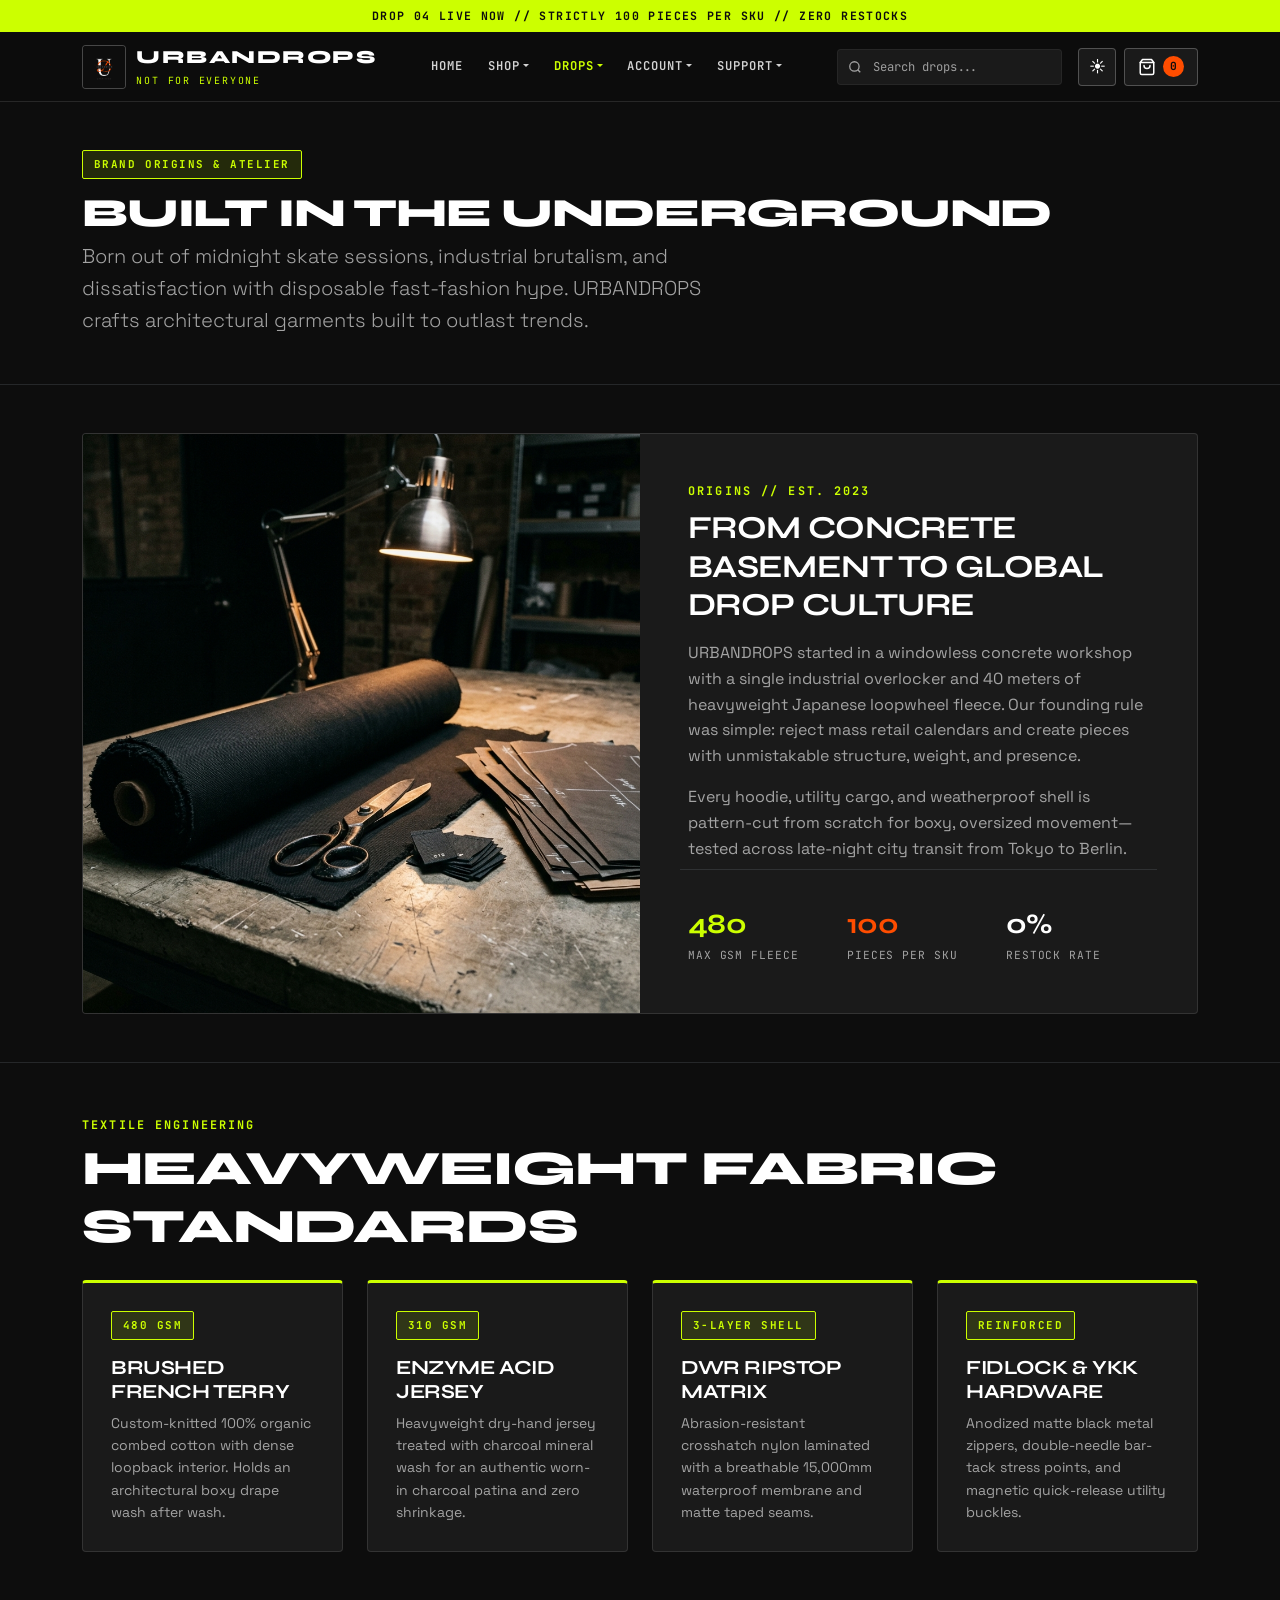
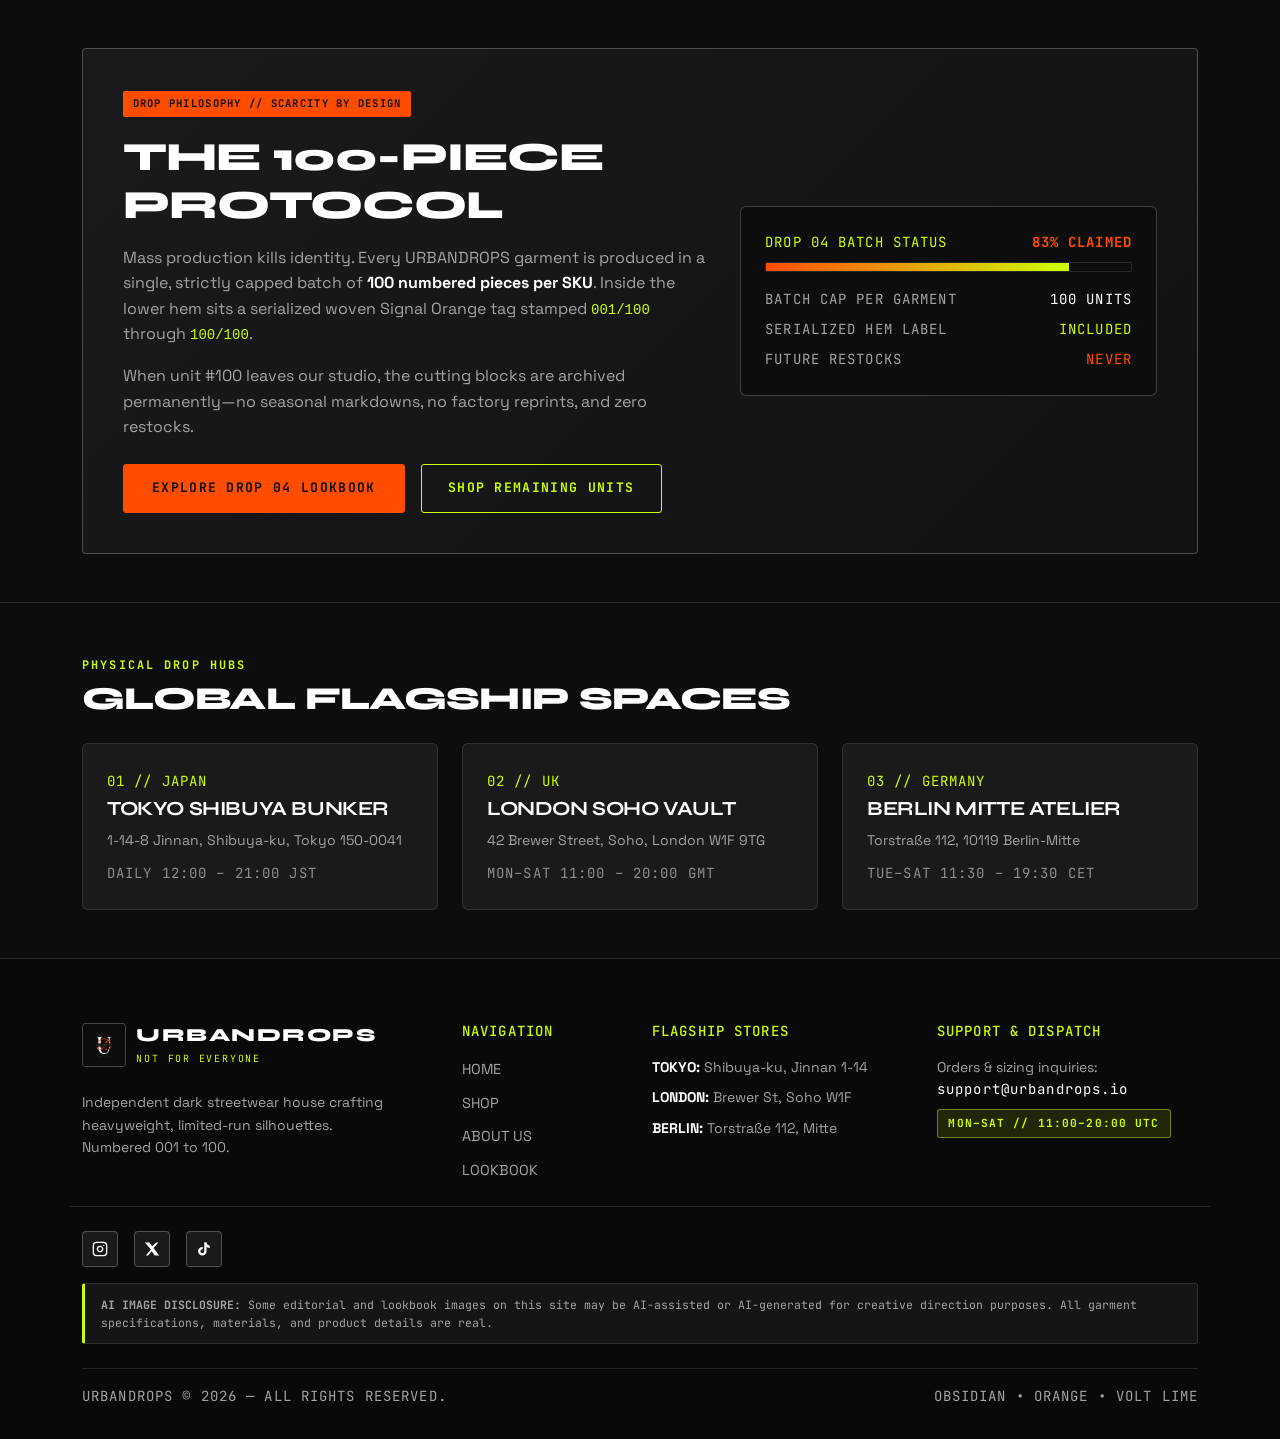
==== commit 12fec0fe: "Standardized header navbar and footer relative paths across all 15 pages" ====
--- a/pages/about.html
+++ b/pages/about.html
@@ -9,99 +9,107 @@
   <link href="https://fonts.googleapis.com/css2?family=Inter:wght@400;500;600&family=JetBrains+Mono:wght@400;600;700&family=Space+Grotesk:wght@500;600;700&family=Syne:wght@700;800&display=swap" rel="stylesheet">
   <link href="https://cdn.jsdelivr.net/npm/bootstrap@5.3.3/dist/css/bootstrap.min.css" rel="stylesheet" integrity="sha384-QWTKZyjpPEjISv5WaRU9OFeRpok6YctnYmDr5pNlyT2bRjXh0JMhjY6hW+ALEwIH" crossorigin="anonymous">
   <link rel="stylesheet" href="../css/style.css">
+  <link rel="stylesheet" href="../css/shared-chrome.css">
 </head>
 <body>
 
-  <!-- Top Drop Ticker -->
+    <!-- Top Drop Ticker -->
   <div class="ud-ticker text-center">
     <div class="container">
-      ATELIER MANIFESTO // 480 GSM HEAVYWEIGHT COTTON // STRICTLY 100 PIECES PER DROP
+      DROP 04 LIVE NOW // STRICTLY 100 PIECES PER SKU // ZERO RESTOCKS
     </div>
   </div>
 
-  <!-- Shared Sticky Dark Navbar -->
-  <nav class="navbar navbar-expand-lg sticky-top ud-navbar" aria-label="Primary Navigation">
-    <div class="container">
-      <a class="ud-brand" href="../index.html">
-        <img src="../images/Logo.png" alt="URBANDROPS Logo" class="ud-brand-logo" onerror="this.onerror=null;this.src='../images/Logo.png';this.style.opacity='0.4'">
-        <div>
-          <span class="ud-brand-name">URBANDROPS</span>
-          <span class="ud-brand-sub">NOT FOR EVERYONE</span>
-        </div>
-      </a>
-
-      <div class="d-flex align-items-center gap-2 order-lg-3">
-        <!-- Cart Icon + Dynamic Badge -->
-        <button type="button" class="ud-cart-btn" data-open-cart aria-label="Open shopping bag">
-          <svg width="18" height="18" viewBox="0 0 24 24" fill="none" stroke="currentColor" stroke-width="2" stroke-linecap="round" stroke-linejoin="round" aria-hidden="true">
-            <path d="M6 2L3 6v14a2 2 0 0 0 2 2h14a2 2 0 0 0 2-2V6l-3-4z"></path>
-            <line x1="3" y1="6" x2="21" y2="6"></line>
-            <path d="M16 10a4 4 0 0 1-8 0"></path>
-          </svg>
-          <span class="ud-cart-badge" id="cart-badge" data-cart-badge>0</span>
-        </button>
-
-        <!-- Mobile Hamburger Menu (☰) -->
-        <button class="navbar-toggler ud-toggler" type="button" data-bs-toggle="collapse" data-bs-target="#udNavbarCollapse" aria-controls="udNavbarCollapse" aria-expanded="false" aria-label="Toggle navigation">
-          <span class="ud-hamburger-icon" aria-hidden="true">☰</span>
-        </button>
-      </div>
-
-      <div class="collapse navbar-collapse order-lg-2" id="udNavbarCollapse">
-                <ul class="navbar-nav mx-auto mb-2 mb-lg-0 gap-lg-1">
-          <li class="nav-item">
-            <a class="nav-link ud-nav-link" href="../index.html">HOME</a>
-          </li>
-          <li class="nav-item dropdown">
-            <a class="nav-link ud-nav-link dropdown-toggle" href="#" role="button" data-bs-toggle="dropdown" aria-expanded="false">SHOP</a>
-            <ul class="dropdown-menu dropdown-menu-dark ud-dropdown-menu">
-              <li><a class="dropdown-item" href="../pages/mens-catalog.html">Men's Catalog</a></li>
-              <li><a class="dropdown-item" href="../pages/womens-catalog.html">Women's Catalog</a></li>
-              <li><a class="dropdown-item" href="../pages/product-detail.html">Product Detail</a></li>
-              <li><a class="dropdown-item" href="../pages/size-guide.html">Size &amp; Fit Guide</a></li>
-            </ul>
-          </li>
-          <li class="nav-item dropdown">
-            <a class="nav-link ud-nav-link dropdown-toggle active" href="#" role="button" data-bs-toggle="dropdown" aria-expanded="false">DROPS</a>
-            <ul class="dropdown-menu dropdown-menu-dark ud-dropdown-menu">
-              <li><a class="dropdown-item" href="../pages/limited-drops.html">Limited Drops</a></li>
-              <li><a class="dropdown-item" href="../pages/lookbook.html">Drop 04 Lookbook</a></li>
-              <li><a class="dropdown-item active" aria-current="page" href="../pages/about.html">About Us</a></li>
-            </ul>
-          </li>
-          <li class="nav-item dropdown">
-            <a class="nav-link ud-nav-link dropdown-toggle" href="#" role="button" data-bs-toggle="dropdown" aria-expanded="false">ACCOUNT</a>
-            <ul class="dropdown-menu dropdown-menu-dark ud-dropdown-menu">
-              <li><a class="dropdown-item" href="../pages/user-profile.html">Member Profile</a></li>
-              <li><a class="dropdown-item" href="../pages/wishlist.html">Saved Wishlist</a></li>
-              <li><a class="dropdown-item" href="../pages/cart-checkout.html">Cart &amp; Checkout</a></li>
-              <li><a class="dropdown-item" href="../pages/order-tracking.html">Order Tracking</a></li>
-            </ul>
-          </li>
-          <li class="nav-item dropdown">
-            <a class="nav-link ud-nav-link dropdown-toggle" href="#" role="button" data-bs-toggle="dropdown" aria-expanded="false">SUPPORT</a>
-            <ul class="dropdown-menu dropdown-menu-dark ud-dropdown-menu">
-              <li><a class="dropdown-item" href="../pages/store-locator.html">Store Locator</a></li>
-              <li><a class="dropdown-item" href="../pages/faq.html">FAQ &amp; Policies</a></li>
-              <li><a class="dropdown-item" href="../pages/contact-support.html">Contact Support</a></li>
-            </ul>
-          </li>
-        </ul>
-
-        <!-- Search Input -->
-        <form class="ud-search-wrap me-lg-3" id="navbarSearchForm" role="search">
-          <span class="ud-search-icon" aria-hidden="true">
-            <svg width="14" height="14" viewBox="0 0 24 24" fill="none" stroke="currentColor" stroke-width="2.2">
-              <circle cx="11" cy="11" r="8"></circle>
-              <line x1="21" y1="21" x2="16.65" y2="16.65"></line>
+  <!-- Shared Sticky Header & Navbar -->
+  <header class="ud-header sticky-top">
+    <nav class="navbar navbar-expand-lg ud-navbar" aria-label="Primary Navigation">
+      <div class="container">
+        <a class="ud-brand" href="../index.html">
+          <img src="../images/Logo.png" alt="URBANDROPS Logo" class="ud-brand-logo" onerror="this.onerror=null;this.style.opacity='0.4'">
+          <div>
+            <span class="ud-brand-name">URBANDROPS</span>
+            <span class="ud-brand-sub">NOT FOR EVERYONE</span>
+          </div>
+        </a>
+
+        <div class="d-flex align-items-center gap-2 order-lg-3">
+          <!-- Light / Dark Mode Toggle -->
+          <button type="button" class="ud-theme-toggle" id="udThemeToggle" aria-label="Switch to light mode" title="Switch to Light Mode">
+            <span class="ud-theme-icon" aria-hidden="true">☀️</span>
+          </button>
+
+          <!-- Cart Icon + Dynamic Badge -->
+          <button type="button" class="ud-cart-btn" data-open-cart aria-label="Open shopping bag">
+            <svg width="18" height="18" viewBox="0 0 24 24" fill="none" stroke="currentColor" stroke-width="2" stroke-linecap="round" stroke-linejoin="round" aria-hidden="true">
+              <path d="M6 2L3 6v14a2 2 0 0 0 2 2h14a2 2 0 0 0 2-2V6l-3-4z"></path>
+              <line x1="3" y1="6" x2="21" y2="6"></line>
+              <path d="M16 10a4 4 0 0 1-8 0"></path>
             </svg>
-          </span>
-          <input class="form-control ud-search-input" type="search" id="navbarSearchInput" placeholder="Search drops..." aria-label="Search drops" autocomplete="off">
-          <div class="ud-search-results" id="navbarSearchResults"></div>
-        </form>
-      </div>
-    </div>
-  </nav>
+            <span class="ud-cart-badge" id="cart-badge" data-cart-badge>0</span>
+          </button>
+
+          <!-- Mobile Hamburger Menu (☰) -->
+          <button class="navbar-toggler ud-toggler" type="button" data-bs-toggle="collapse" data-bs-target="#udNavbarCollapse" aria-controls="udNavbarCollapse" aria-expanded="false" aria-label="Toggle navigation">
+            <span class="ud-hamburger-icon" aria-hidden="true">☰</span>
+          </button>
+        </div>
+
+        <div class="collapse navbar-collapse order-lg-2" id="udNavbarCollapse">
+          <ul class="navbar-nav mx-auto mb-2 mb-lg-0 gap-lg-1">
+            <li class="nav-item">
+              <a class="nav-link ud-nav-link" href="../index.html">HOME</a>
+            </li>
+            <li class="nav-item dropdown">
+              <a class="nav-link ud-nav-link dropdown-toggle" href="#" role="button" data-bs-toggle="dropdown" aria-expanded="false">SHOP</a>
+              <ul class="dropdown-menu dropdown-menu-dark ud-dropdown-menu">
+                <li><a class="dropdown-item" href="mens-catalog.html">Men's Catalog</a></li>
+                <li><a class="dropdown-item" href="womens-catalog.html">Women's Catalog</a></li>
+                <li><a class="dropdown-item" href="product-detail.html">Product Detail</a></li>
+                <li><a class="dropdown-item" href="size-guide.html">Size &amp; Fit Guide</a></li>
+              </ul>
+            </li>
+            <li class="nav-item dropdown">
+              <a class="nav-link ud-nav-link dropdown-toggle" href="#" role="button" data-bs-toggle="dropdown" aria-expanded="false">DROPS</a>
+              <ul class="dropdown-menu dropdown-menu-dark ud-dropdown-menu">
+                <li><a class="dropdown-item" href="limited-drops.html">Limited Drops</a></li>
+                <li><a class="dropdown-item" href="lookbook.html">Drop 04 Lookbook</a></li>
+                <li><a class="dropdown-item" href="about.html">About Us</a></li>
+              </ul>
+            </li>
+            <li class="nav-item dropdown">
+              <a class="nav-link ud-nav-link dropdown-toggle" href="#" role="button" data-bs-toggle="dropdown" aria-expanded="false">ACCOUNT</a>
+              <ul class="dropdown-menu dropdown-menu-dark ud-dropdown-menu">
+                <li><a class="dropdown-item" href="user-profile.html">Member Profile</a></li>
+                <li><a class="dropdown-item" href="wishlist.html">Saved Wishlist</a></li>
+                <li><a class="dropdown-item" href="cart-checkout.html">Cart &amp; Checkout</a></li>
+                <li><a class="dropdown-item" href="order-tracking.html">Order Tracking</a></li>
+              </ul>
+            </li>
+            <li class="nav-item dropdown">
+              <a class="nav-link ud-nav-link dropdown-toggle" href="#" role="button" data-bs-toggle="dropdown" aria-expanded="false">SUPPORT</a>
+              <ul class="dropdown-menu dropdown-menu-dark ud-dropdown-menu">
+                <li><a class="dropdown-item" href="store-locator.html">Store Locator</a></li>
+                <li><a class="dropdown-item" href="faq.html">FAQ &amp; Policies</a></li>
+                <li><a class="dropdown-item" href="contact-support.html">Contact Support</a></li>
+              </ul>
+            </li>
+          </ul>
+
+          <!-- Search Input -->
+          <form class="ud-search-wrap me-lg-3" id="navbarSearchForm" role="search">
+            <span class="ud-search-icon" aria-hidden="true">
+              <svg width="14" height="14" viewBox="0 0 24 24" fill="none" stroke="currentColor" stroke-width="2.2">
+                <circle cx="11" cy="11" r="8"></circle>
+                <line x1="21" y1="21" x2="16.65" y2="16.65"></line>
+              </svg>
+            </span>
+            <input class="form-control ud-search-input" type="search" id="navbarSearchInput" placeholder="Search drops..." aria-label="Search drops" autocomplete="off">
+            <div class="ud-search-results" id="navbarSearchResults"></div>
+          </form>
+        </div>
+      </div>
+    </nav>
+  </header>
 
   <main>
     <!-- Page Header -->
@@ -294,13 +302,13 @@
     </section>
   </main>
 
-  <!-- Shared Dark Footer -->
+    <!-- Shared Dark Footer -->
   <footer class="ud-footer" id="footer-support">
     <div class="container">
       <div class="row g-4 pb-4 border-bottom border-secondary border-opacity-25">
         <div class="col-lg-4">
           <a class="ud-brand mb-3" href="../index.html">
-            <img src="../images/Logo.png" alt="URBANDROPS Logo" class="ud-brand-logo" onerror="this.onerror=null;this.src='../images/Logo.png';this.style.opacity='0.4'">
+            <img src="../images/Logo.png" alt="URBANDROPS Logo" class="ud-brand-logo" onerror="this.onerror=null;this.style.opacity='0.4'">
             <div>
               <span class="ud-brand-name">URBANDROPS</span>
               <span class="ud-brand-sub">NOT FOR EVERYONE</span>
@@ -362,5 +370,6 @@
 
   <script src="https://cdn.jsdelivr.net/npm/bootstrap@5.3.3/dist/js/bootstrap.bundle.min.js" integrity="sha384-YvpcrYf0tY3lHB60NNkmXc5s9fDVZLESaAA55NDzOxhy9GkcIdslK1eN7N6jIeHz" crossorigin="anonymous"></script>
   <script src="../js/main.js"></script>
+  <script src="../js/shared-chrome.js"></script>
 </body>
 </html>
--- a/css/shared-chrome.css
+++ b/css/shared-chrome.css
@@ -0,0 +1,567 @@
+/* ==========================================================================
+   URBANDROPS — Shared Header, Navbar, Footer & Light/Dark Theme Toggle
+   Loaded across index.html and all 14 pages/*.html without altering
+   page-specific :root CSS variables.
+   ========================================================================== */
+
+/* Top announcement ticker */
+.ud-ticker {
+  background-color: var(--ud-lime, #CCFF00);
+  color: #0D0D0D;
+  font-family: var(--ud-font-mono, 'JetBrains Mono', ui-monospace, monospace);
+  font-size: 0.72rem;
+  font-weight: 700;
+  letter-spacing: 0.12em;
+  text-transform: uppercase;
+  padding: 0.42rem 0;
+  border-bottom: 1px solid #0D0D0D;
+}
+
+/* Sticky Header & Navbar */
+.ud-header.sticky-top {
+  z-index: 1030;
+}
+
+.ud-navbar {
+  background-color: rgba(13, 13, 13, 0.94);
+  backdrop-filter: blur(12px);
+  -webkit-backdrop-filter: blur(12px);
+  border-bottom: 1px solid var(--ud-border, rgba(255, 255, 255, 0.11));
+  padding: 0.75rem 0;
+}
+
+.ud-brand {
+  display: inline-flex;
+  align-items: center;
+  gap: 0.65rem;
+  text-decoration: none;
+}
+
+.ud-brand-logo {
+  width: 44px;
+  height: 44px;
+  object-fit: cover;
+  border-radius: 4px;
+  border: 1px solid var(--ud-border-strong, rgba(255, 255, 255, 0.24));
+  background-color: var(--ud-bg, #0D0D0D);
+}
+
+.ud-brand-name {
+  font-family: var(--ud-font-display, 'Syne', 'Space Grotesk', system-ui, sans-serif);
+  font-weight: 800;
+  font-size: 1.15rem;
+  letter-spacing: 0.08em;
+  color: var(--ud-text, #FFFFFF);
+  line-height: 1;
+}
+
+.ud-brand-sub {
+  display: block;
+  font-family: var(--ud-font-mono, 'JetBrains Mono', ui-monospace, monospace);
+  font-size: 0.62rem;
+  color: var(--ud-lime, #CCFF00);
+  letter-spacing: 0.18em;
+  margin-top: 2px;
+}
+
+.ud-nav-link {
+  color: rgba(255, 255, 255, 0.82) !important;
+  font-family: var(--ud-font-mono, 'JetBrains Mono', ui-monospace, monospace);
+  font-size: 0.76rem;
+  font-weight: 600;
+  letter-spacing: 0.08em;
+  text-transform: uppercase;
+  padding: 0.5rem 0.65rem !important;
+  position: relative;
+  transition: color 0.2s ease, background-color 0.2s ease;
+  white-space: nowrap;
+}
+
+.ud-nav-link:hover,
+.ud-nav-link.active {
+  color: var(--ud-lime, #CCFF00) !important;
+}
+
+.ud-nav-link.active {
+  font-weight: 700;
+}
+
+.ud-nav-link.active:not(.dropdown-toggle)::after {
+  content: '';
+  position: absolute;
+  left: 0.65rem;
+  right: 0.65rem;
+  bottom: 0.12rem;
+  height: 2px;
+  background-color: var(--ud-orange, #FF4D00);
+}
+
+.ud-dropdown-menu {
+  background-color: var(--ud-surface, #1A1A1A) !important;
+  border: 1px solid var(--ud-border-strong, rgba(255, 255, 255, 0.24)) !important;
+  border-radius: 4px !important;
+  padding: 0.4rem 0 !important;
+  box-shadow: 0 16px 36px rgba(0, 0, 0, 0.75);
+}
+
+.ud-dropdown-menu .dropdown-item {
+  color: rgba(255, 255, 255, 0.85);
+  font-family: var(--ud-font-mono, 'JetBrains Mono', ui-monospace, monospace);
+  font-size: 0.75rem;
+  font-weight: 600;
+  letter-spacing: 0.06em;
+  text-transform: uppercase;
+  padding: 0.5rem 1rem;
+  transition: background-color 0.15s ease, color 0.15s ease;
+}
+
+.ud-dropdown-menu .dropdown-item:hover,
+.ud-dropdown-menu .dropdown-item:focus,
+.ud-dropdown-menu .dropdown-item.active {
+  background-color: var(--ud-surface-alt, #232323);
+  color: var(--ud-lime, #CCFF00);
+}
+
+/* Search Input */
+.ud-search-wrap {
+  position: relative;
+  min-width: 195px;
+}
+
+.ud-search-input {
+  background-color: var(--ud-surface, #1A1A1A) !important;
+  border: 1px solid var(--ud-border, rgba(255, 255, 255, 0.11)) !important;
+  color: var(--ud-text, #FFFFFF) !important;
+  font-family: var(--ud-font-mono, 'JetBrains Mono', ui-monospace, monospace);
+  font-size: 0.76rem;
+  padding: 0.48rem 0.85rem 0.48rem 2.15rem !important;
+  border-radius: 4px !important;
+  transition: border-color 0.2s ease, box-shadow 0.2s ease;
+}
+
+.ud-search-input::placeholder {
+  color: #9E9E9E;
+}
+
+.ud-search-input:focus {
+  border-color: var(--ud-lime, #CCFF00) !important;
+  box-shadow: 0 0 0 2px rgba(204, 255, 0, 0.15) !important;
+}
+
+.ud-search-icon {
+  position: absolute;
+  left: 0.7rem;
+  top: 50%;
+  transform: translateY(-50%);
+  color: var(--ud-muted, #A3A3A3);
+  pointer-events: none;
+  display: flex;
+}
+
+.ud-search-results {
+  position: absolute;
+  top: calc(100% + 6px);
+  right: 0;
+  width: 300px;
+  max-width: 90vw;
+  background-color: var(--ud-surface, #1A1A1A);
+  border: 1px solid var(--ud-border-strong, rgba(255, 255, 255, 0.24));
+  border-radius: 4px;
+  box-shadow: 0 18px 40px rgba(0, 0, 0, 0.75);
+  z-index: 1050;
+  display: none;
+  overflow: hidden;
+}
+
+.ud-search-results.show {
+  display: block;
+}
+
+.ud-search-result-item {
+  display: flex;
+  align-items: center;
+  gap: 0.75rem;
+  padding: 0.65rem 0.85rem;
+  text-decoration: none;
+  color: var(--ud-text, #FFFFFF);
+  border-bottom: 1px solid var(--ud-border, rgba(255, 255, 255, 0.11));
+  transition: background-color 0.15s ease;
+}
+
+.ud-search-result-item:last-child {
+  border-bottom: none;
+}
+
+.ud-search-result-item:hover {
+  background-color: var(--ud-surface-alt, #232323);
+  color: var(--ud-lime, #CCFF00);
+}
+
+.ud-search-result-item img {
+  width: 40px;
+  height: 40px;
+  object-fit: cover;
+  border-radius: 3px;
+}
+
+/* Light / Dark Theme Toggle Button */
+.ud-theme-toggle {
+  display: inline-flex;
+  align-items: center;
+  justify-content: center;
+  width: 38px;
+  height: 38px;
+  background-color: var(--ud-surface, #1A1A1A);
+  border: 1px solid var(--ud-border-strong, rgba(255, 255, 255, 0.24));
+  color: var(--ud-text, #FFFFFF);
+  border-radius: 4px;
+  cursor: pointer;
+  font-size: 1rem;
+  line-height: 1;
+  transition: border-color 0.2s ease, transform 0.15s ease;
+}
+
+.ud-theme-toggle:hover {
+  border-color: var(--ud-lime, #CCFF00);
+  transform: translateY(-1px);
+}
+
+/* Cart Button & Badge */
+.ud-cart-btn {
+  position: relative;
+  display: inline-flex;
+  align-items: center;
+  justify-content: center;
+  gap: 0.45rem;
+  background-color: var(--ud-surface, #1A1A1A);
+  border: 1px solid var(--ud-border-strong, rgba(255, 255, 255, 0.24));
+  color: var(--ud-text, #FFFFFF);
+  padding: 0.46rem 0.8rem;
+  border-radius: 4px;
+  cursor: pointer;
+  transition: border-color 0.2s ease, transform 0.15s ease;
+}
+
+.ud-cart-btn:hover {
+  border-color: var(--ud-orange, #FF4D00);
+  color: var(--ud-text, #FFFFFF);
+}
+
+.ud-cart-badge {
+  background-color: var(--ud-orange, #FF4D00);
+  color: #0D0D0D;
+  font-family: var(--ud-font-mono, 'JetBrains Mono', ui-monospace, monospace);
+  font-size: 0.7rem;
+  font-weight: 700;
+  min-width: 21px;
+  height: 21px;
+  padding: 0 5px;
+  border-radius: 999px;
+  display: inline-flex;
+  align-items: center;
+  justify-content: center;
+  transition: transform 0.2s ease, background-color 0.2s ease;
+}
+
+/* Mobile Hamburger Menu */
+.ud-toggler {
+  border: 1px solid var(--ud-border-strong, rgba(255, 255, 255, 0.24));
+  background-color: var(--ud-surface, #1A1A1A);
+  color: var(--ud-text, #FFFFFF);
+  padding: 0.38rem 0.72rem;
+  border-radius: 4px;
+  line-height: 1;
+}
+
+.ud-toggler:hover {
+  border-color: var(--ud-lime, #CCFF00);
+  color: var(--ud-lime, #CCFF00);
+}
+
+.ud-hamburger-icon {
+  font-size: 1.25rem;
+  font-weight: 700;
+  display: inline-block;
+  line-height: 1;
+}
+
+/* Shared Dark Footer */
+.ud-footer {
+  background-color: #090909;
+  color: #FFFFFF;
+  border-top: 1px solid rgba(255, 255, 255, 0.11);
+  padding: 4rem 0 2rem;
+  margin-top: auto;
+}
+
+.ud-footer .font-mono-tech {
+  font-family: var(--ud-font-mono, 'JetBrains Mono', ui-monospace, monospace);
+  letter-spacing: 0.08em;
+}
+
+.ud-footer .text-lime {
+  color: var(--ud-lime, #CCFF00) !important;
+}
+
+.ud-footer .text-ud-muted {
+  color: #A3A3A3 !important;
+}
+
+.ud-footer .ud-tag-lime {
+  display: inline-block;
+  background-color: rgba(204, 255, 0, 0.12);
+  border: 1px solid rgba(204, 255, 0, 0.45);
+  color: #CCFF00;
+  font-family: var(--ud-font-mono, 'JetBrains Mono', ui-monospace, monospace);
+  font-size: 0.7rem;
+  font-weight: 700;
+  letter-spacing: 0.1em;
+  padding: 0.28rem 0.65rem;
+  border-radius: 3px;
+}
+
+.ud-footer-link {
+  color: #A3A3A3;
+  text-decoration: none;
+  font-size: 0.9rem;
+  transition: color 0.15s ease;
+}
+
+.ud-footer-link:hover {
+  color: var(--ud-lime, #CCFF00);
+}
+
+.ud-social-link {
+  display: inline-flex;
+  align-items: center;
+  justify-content: center;
+  width: 36px;
+  height: 36px;
+  background-color: #1A1A1A;
+  border: 1px solid rgba(255, 255, 255, 0.24);
+  border-radius: 4px;
+  color: #FFFFFF;
+  text-decoration: none;
+  transition: border-color 0.2s ease, color 0.2s ease, transform 0.15s ease;
+}
+
+.ud-social-link:hover {
+  border-color: var(--ud-lime, #CCFF00);
+  color: var(--ud-lime, #CCFF00);
+  transform: translateY(-2px);
+}
+
+.ud-ai-disclosure {
+  background-color: rgba(26, 26, 26, 0.75);
+  border: 1px solid rgba(255, 255, 255, 0.11);
+  border-left: 3px solid var(--ud-lime, #CCFF00);
+  border-radius: 3px;
+  padding: 0.75rem 1rem;
+  font-family: var(--ud-font-mono, 'JetBrains Mono', ui-monospace, monospace);
+  font-size: 0.72rem;
+  line-height: 1.5;
+  color: #A3A3A3;
+}
+
+@media (min-width: 992px) and (max-width: 1199.98px) {
+  .ud-nav-link {
+    font-size: 0.72rem;
+    padding: 0.5rem 0.44rem !important;
+  }
+  .ud-search-wrap {
+    min-width: 155px;
+  }
+}
+
+@media (max-width: 991.98px) {
+  .ud-search-wrap {
+    width: 100%;
+    margin-top: 0.75rem;
+    margin-bottom: 0.5rem;
+  }
+  .ud-search-results {
+    width: 100%;
+    left: 0;
+    right: auto;
+  }
+}
+
+/* Light Mode Theme Overrides (when toggled via ☀️/🌙) */
+html[data-theme="light"] {
+  --ud-bg: #F4F4F5;
+  --ud-surface: #FFFFFF;
+  --ud-surface-alt: #E4E4E7;
+  --ud-surface-elevated: #F4F4F5;
+  --ud-card: #FFFFFF;
+  --ud-card-hover: #FAFAFA;
+  --ud-text: #111111;
+  --ud-muted: #52525B;
+  --ud-text-muted: #52525B;
+  --ud-border: rgba(0, 0, 0, 0.14);
+  --ud-border-strong: rgba(0, 0, 0, 0.28);
+  --ud-border-hover: rgba(0, 0, 0, 0.35);
+  background-color: #F4F4F5;
+  color: #111111;
+}
+
+html[data-theme="light"] body {
+  background-color: #F4F4F5;
+  color: #111111;
+}
+
+html[data-theme="light"] .ud-navbar {
+  background-color: rgba(255, 255, 255, 0.96);
+  border-bottom-color: rgba(0, 0, 0, 0.12);
+}
+
+html[data-theme="light"] .ud-brand-name {
+  color: #111111;
+}
+
+html[data-theme="light"] .ud-brand-sub {
+  color: #D9480F;
+}
+
+html[data-theme="light"] .ud-nav-link {
+  color: rgba(17, 17, 17, 0.88) !important;
+}
+
+html[data-theme="light"] .ud-nav-link:hover,
+html[data-theme="light"] .ud-nav-link.active {
+  color: #D9480F !important;
+}
+
+html[data-theme="light"] .ud-search-input,
+html[data-theme="light"] .ud-theme-toggle,
+html[data-theme="light"] .ud-cart-btn,
+html[data-theme="light"] .ud-toggler {
+  background-color: #FFFFFF !important;
+  color: #111111 !important;
+  border-color: rgba(0, 0, 0, 0.22) !important;
+}
+
+html[data-theme="light"] .ud-search-input::placeholder {
+  color: #71717A;
+}
+
+html[data-theme="light"] .ud-search-results {
+  background-color: #FFFFFF;
+  border-color: rgba(0, 0, 0, 0.18);
+  box-shadow: 0 18px 40px rgba(0, 0, 0, 0.14);
+}
+
+html[data-theme="light"] .ud-search-result-item {
+  color: #111111;
+  border-bottom-color: rgba(0, 0, 0, 0.08);
+}
+
+html[data-theme="light"] .ud-search-result-item:hover {
+  background-color: #F4F4F5;
+  color: #D9480F;
+}
+
+html[data-theme="light"] .ud-dropdown-menu {
+  background-color: #FFFFFF !important;
+  border-color: rgba(0, 0, 0, 0.15) !important;
+  box-shadow: 0 16px 36px rgba(0, 0, 0, 0.14);
+}
+
+html[data-theme="light"] .ud-dropdown-menu .dropdown-item {
+  color: #111111;
+}
+
+html[data-theme="light"] .ud-dropdown-menu .dropdown-item:hover,
+html[data-theme="light"] .ud-dropdown-menu .dropdown-item:focus,
+html[data-theme="light"] .ud-dropdown-menu .dropdown-item.active {
+  background-color: #F4F4F5;
+  color: #D9480F;
+}
+
+/* Light mode typography & surface contrast inside <main> */
+html[data-theme="light"] main .text-white,
+html[data-theme="light"] main .text-light {
+  color: #111111 !important;
+}
+
+html[data-theme="light"] main .text-white-50 {
+  color: #52525B !important;
+}
+
+/* Preserve white text over dark hero/lookbook photo overlays */
+html[data-theme="light"] main .ud-hero .text-white,
+html[data-theme="light"] main .ud-hero .ud-hero-title,
+html[data-theme="light"] main .ud-hero .btn-outline-light,
+html[data-theme="light"] main .ud-look-overlay,
+html[data-theme="light"] main .ud-look-overlay .text-white {
+  color: #FFFFFF !important;
+}
+
+html[data-theme="light"] main .ud-hero .text-white-50,
+html[data-theme="light"] main .ud-look-overlay .text-white-50 {
+  color: rgba(255, 255, 255, 0.78) !important;
+}
+
+html[data-theme="light"] main .text-lime {
+  color: #3F6212 !important;
+}
+
+html[data-theme="light"] main .ud-hero .text-lime,
+html[data-theme="light"] main .ud-look-overlay .text-lime {
+  color: #CCFF00 !important;
+}
+
+html[data-theme="light"] main .ud-tag-lime {
+  background-color: rgba(63, 98, 18, 0.1);
+  border-color: rgba(63, 98, 18, 0.35);
+  color: #3F6212;
+}
+
+html[data-theme="light"] main .ud-hero .ud-tag-lime,
+html[data-theme="light"] main .ud-look-overlay .ud-tag-lime {
+  background-color: rgba(204, 255, 0, 0.14);
+  border-color: rgba(204, 255, 0, 0.45);
+  color: #CCFF00;
+}
+
+html[data-theme="light"] main .btn-ud-outline-lime {
+  color: #3F6212;
+  border-color: #3F6212;
+}
+
+html[data-theme="light"] main .ud-hero .btn-ud-outline-lime {
+  color: #CCFF00;
+  border-color: #CCFF00;
+}
+
+html[data-theme="light"] main .bg-charcoal,
+html[data-theme="light"] main .bg-obsidian,
+html[data-theme="light"] main .bg-dark {
+  background-color: #FFFFFF !important;
+  color: #111111 !important;
+}
+
+html[data-theme="light"] main .ud-newsletter-box,
+html[data-theme="light"] main .ud-drop-counter-box,
+html[data-theme="light"] main .ud-promo-banner,
+html[data-theme="light"] main .ud-hero-section,
+html[data-theme="light"] main .ud-page-hero {
+  background: #FFFFFF !important;
+  color: #111111 !important;
+  border-color: rgba(0, 0, 0, 0.12) !important;
+}
+
+html[data-theme="light"] main .ud-input,
+html[data-theme="light"] main .ud-select,
+html[data-theme="light"] main .ud-input-dark,
+html[data-theme="light"] main .form-control,
+html[data-theme="light"] main .form-select {
+  background-color: #FFFFFF !important;
+  color: #111111 !important;
+  border-color: rgba(0, 0, 0, 0.2) !important;
+}
+
+html[data-theme="light"] main .ud-input::placeholder,
+html[data-theme="light"] main .ud-input-dark::placeholder,
+html[data-theme="light"] main .form-control::placeholder {
+  color: #71717A !important;
+}
